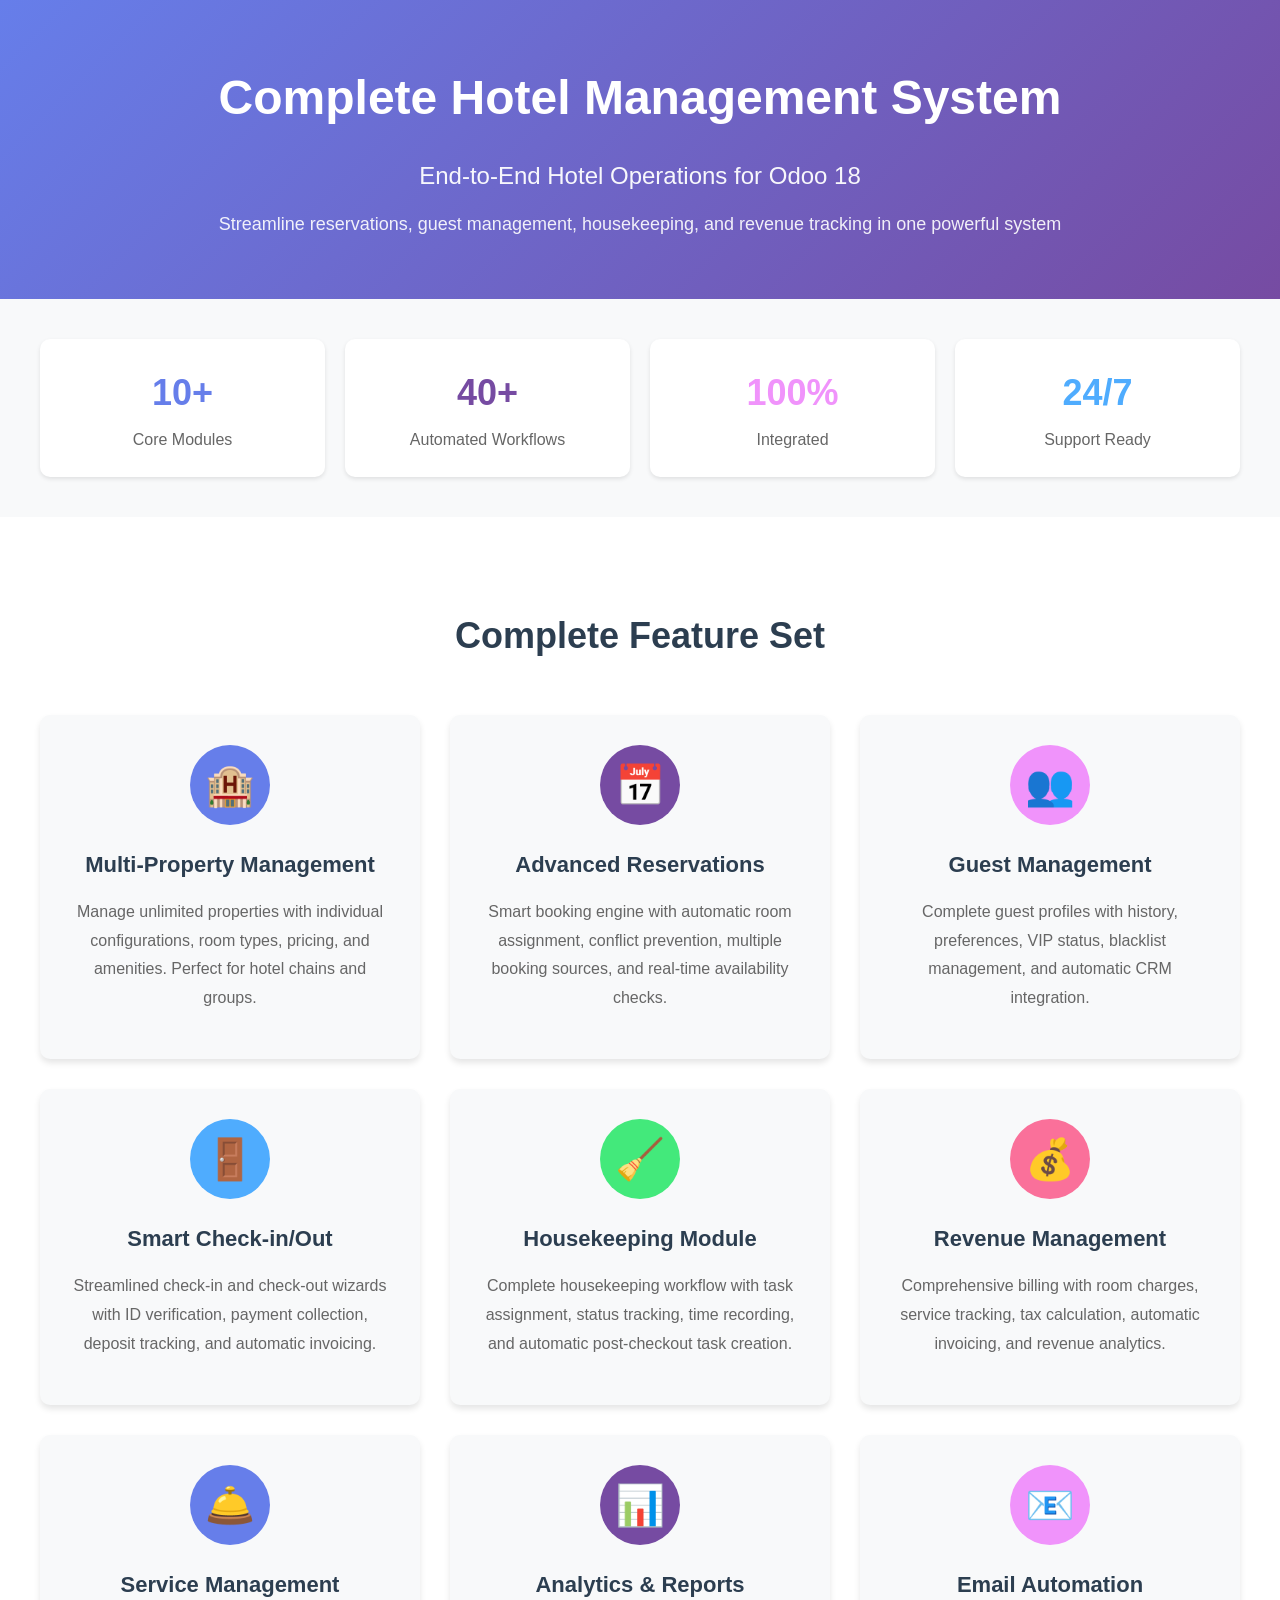
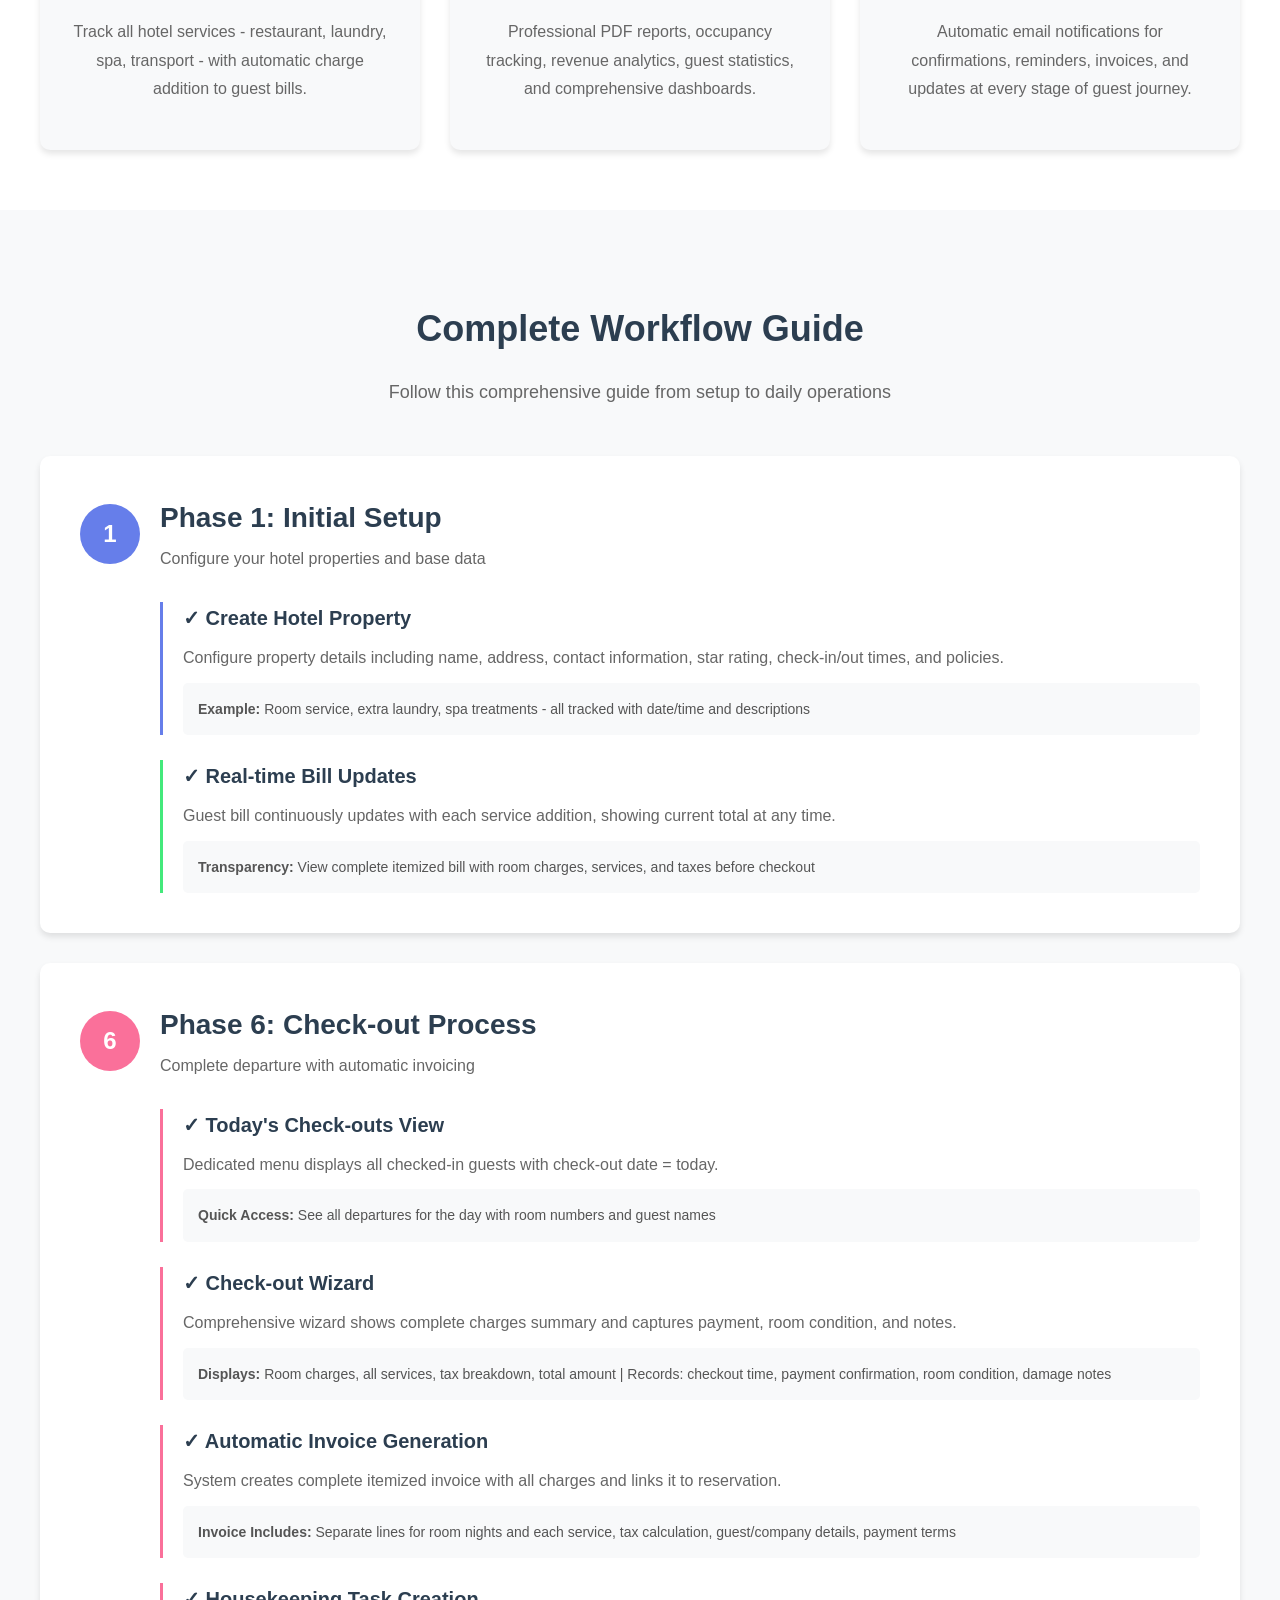
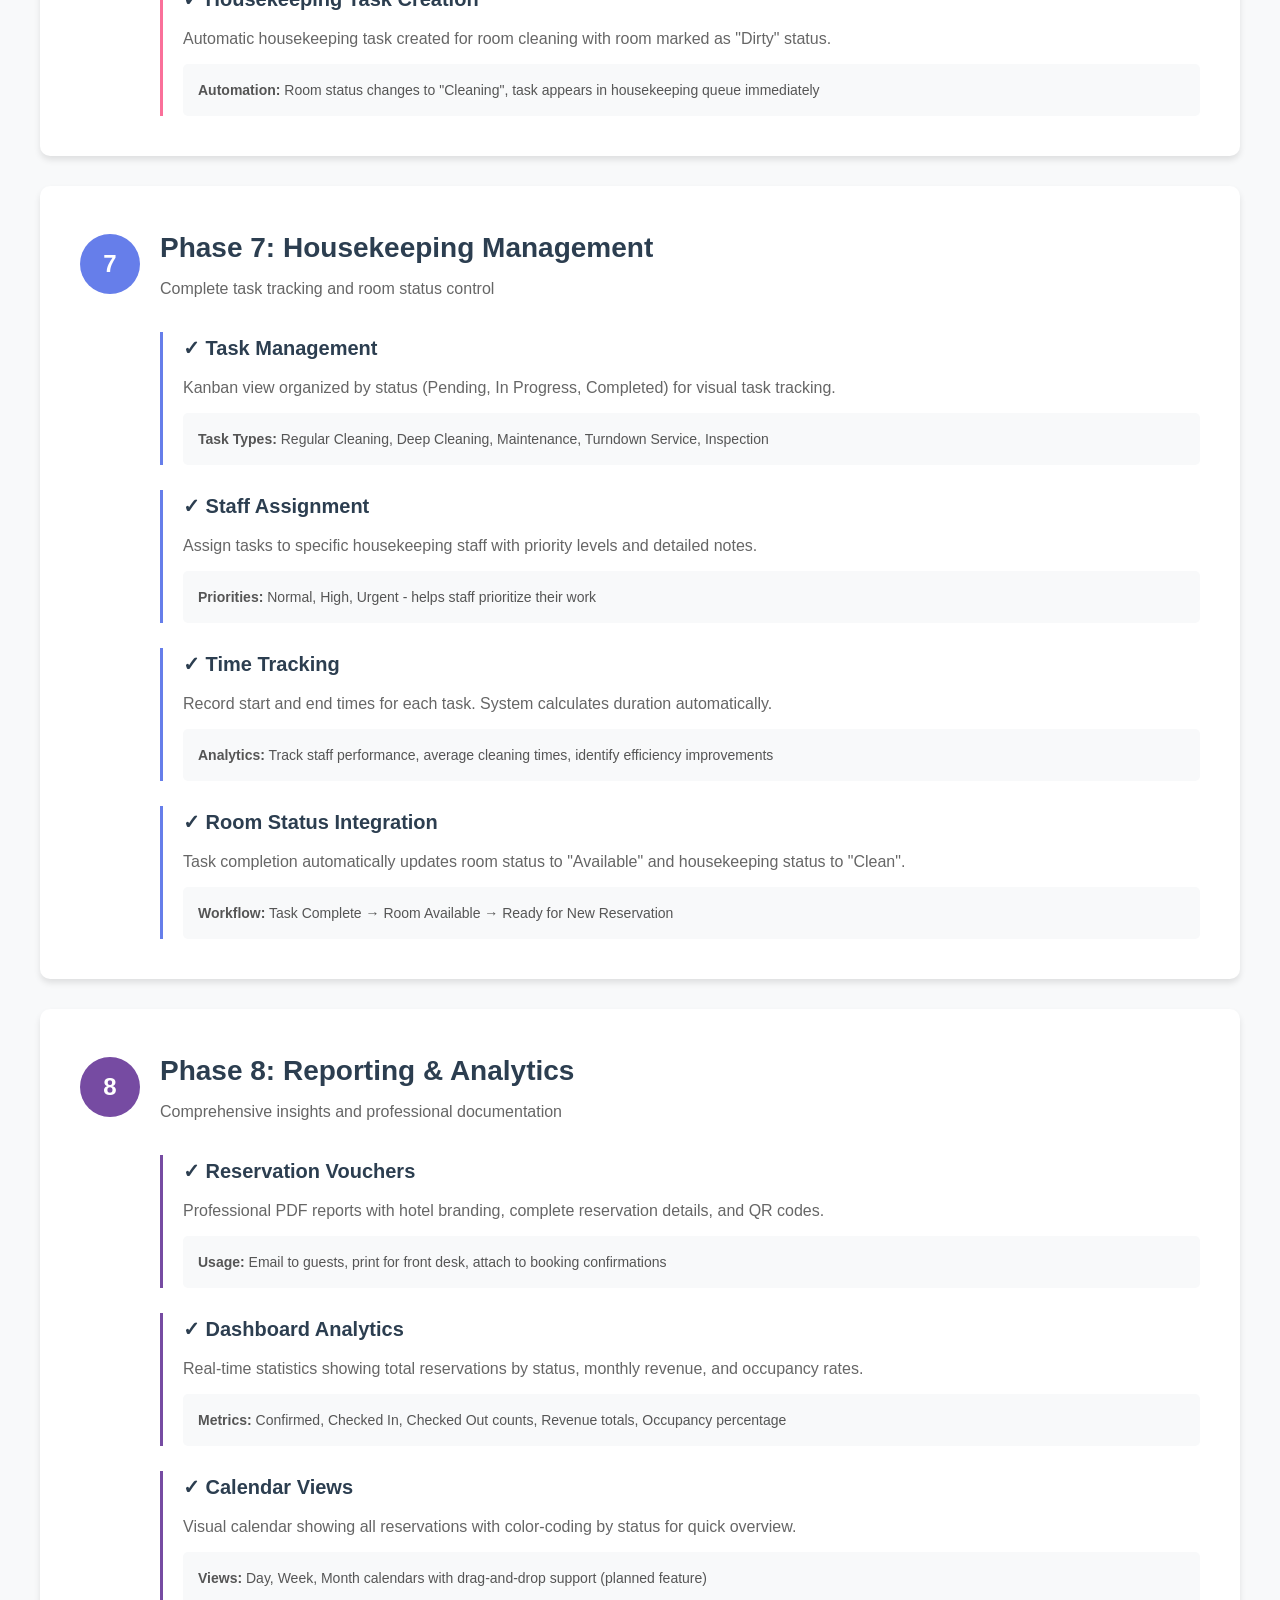
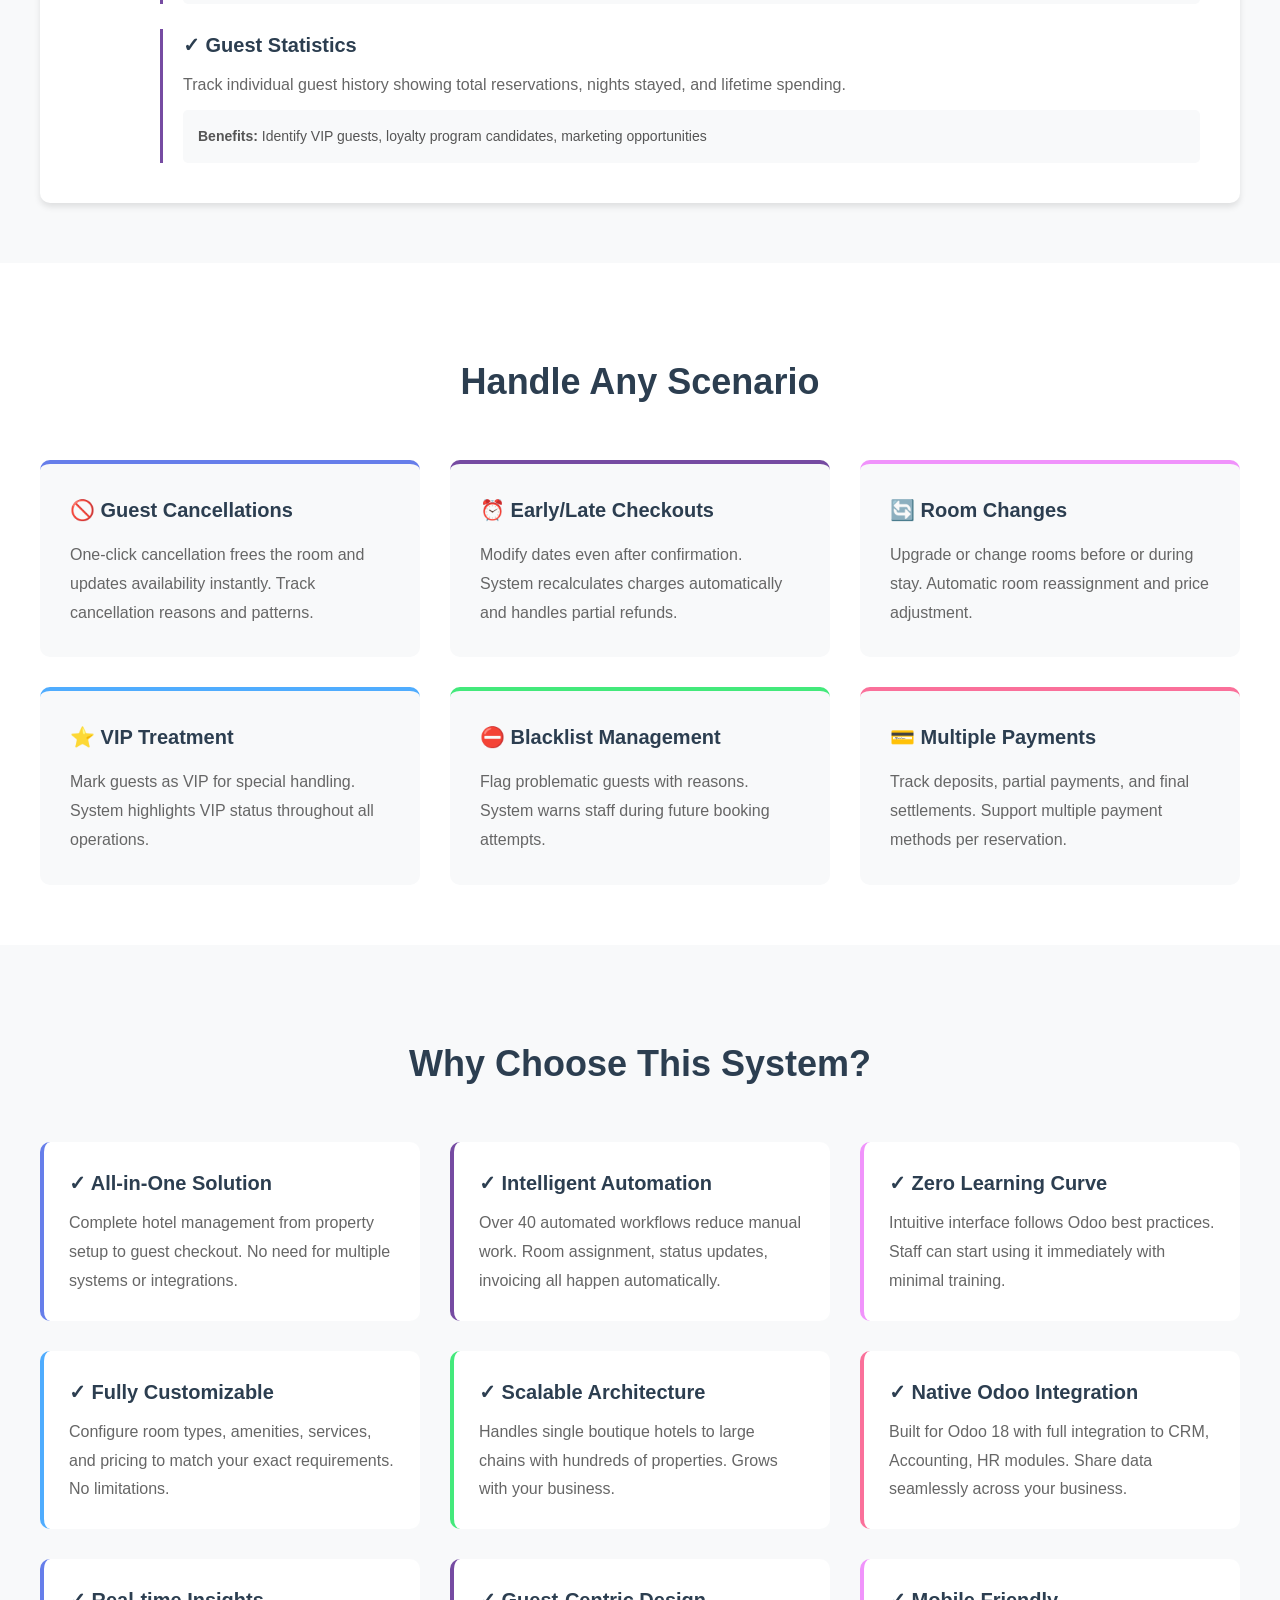
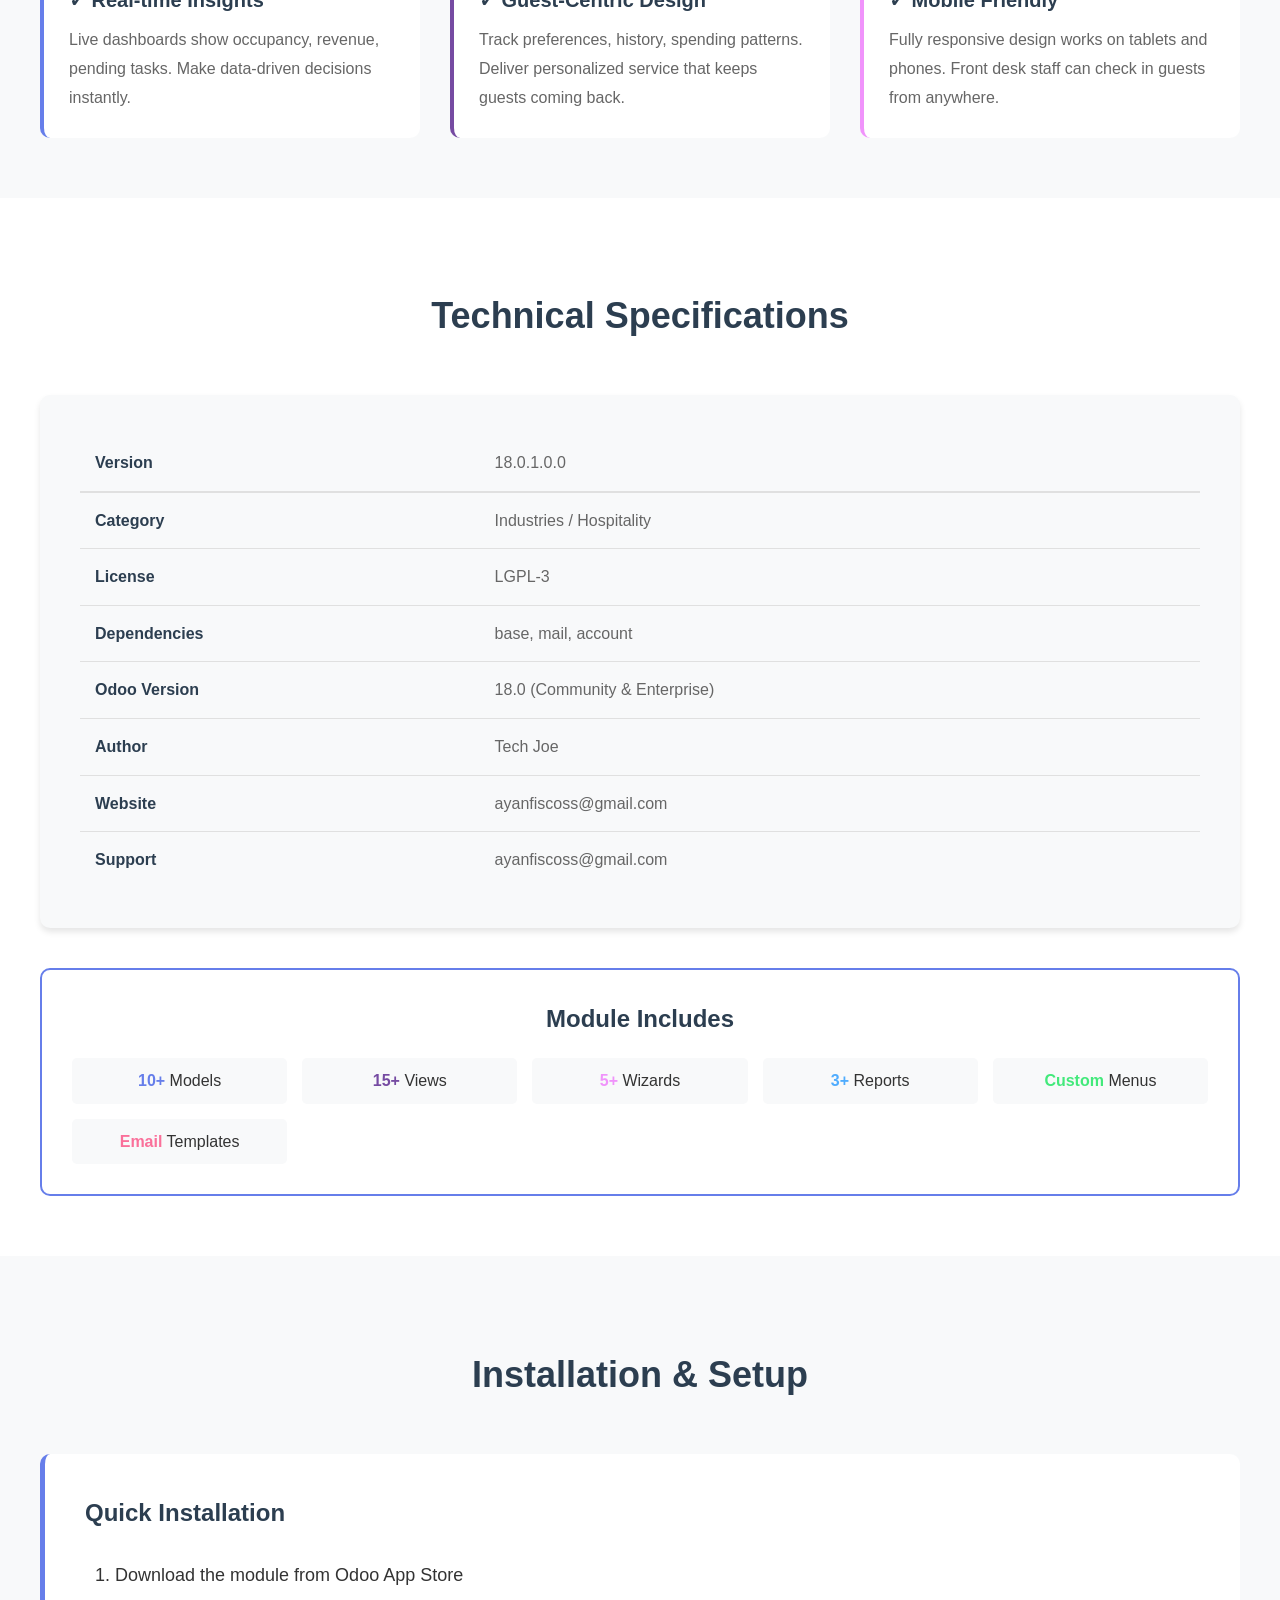
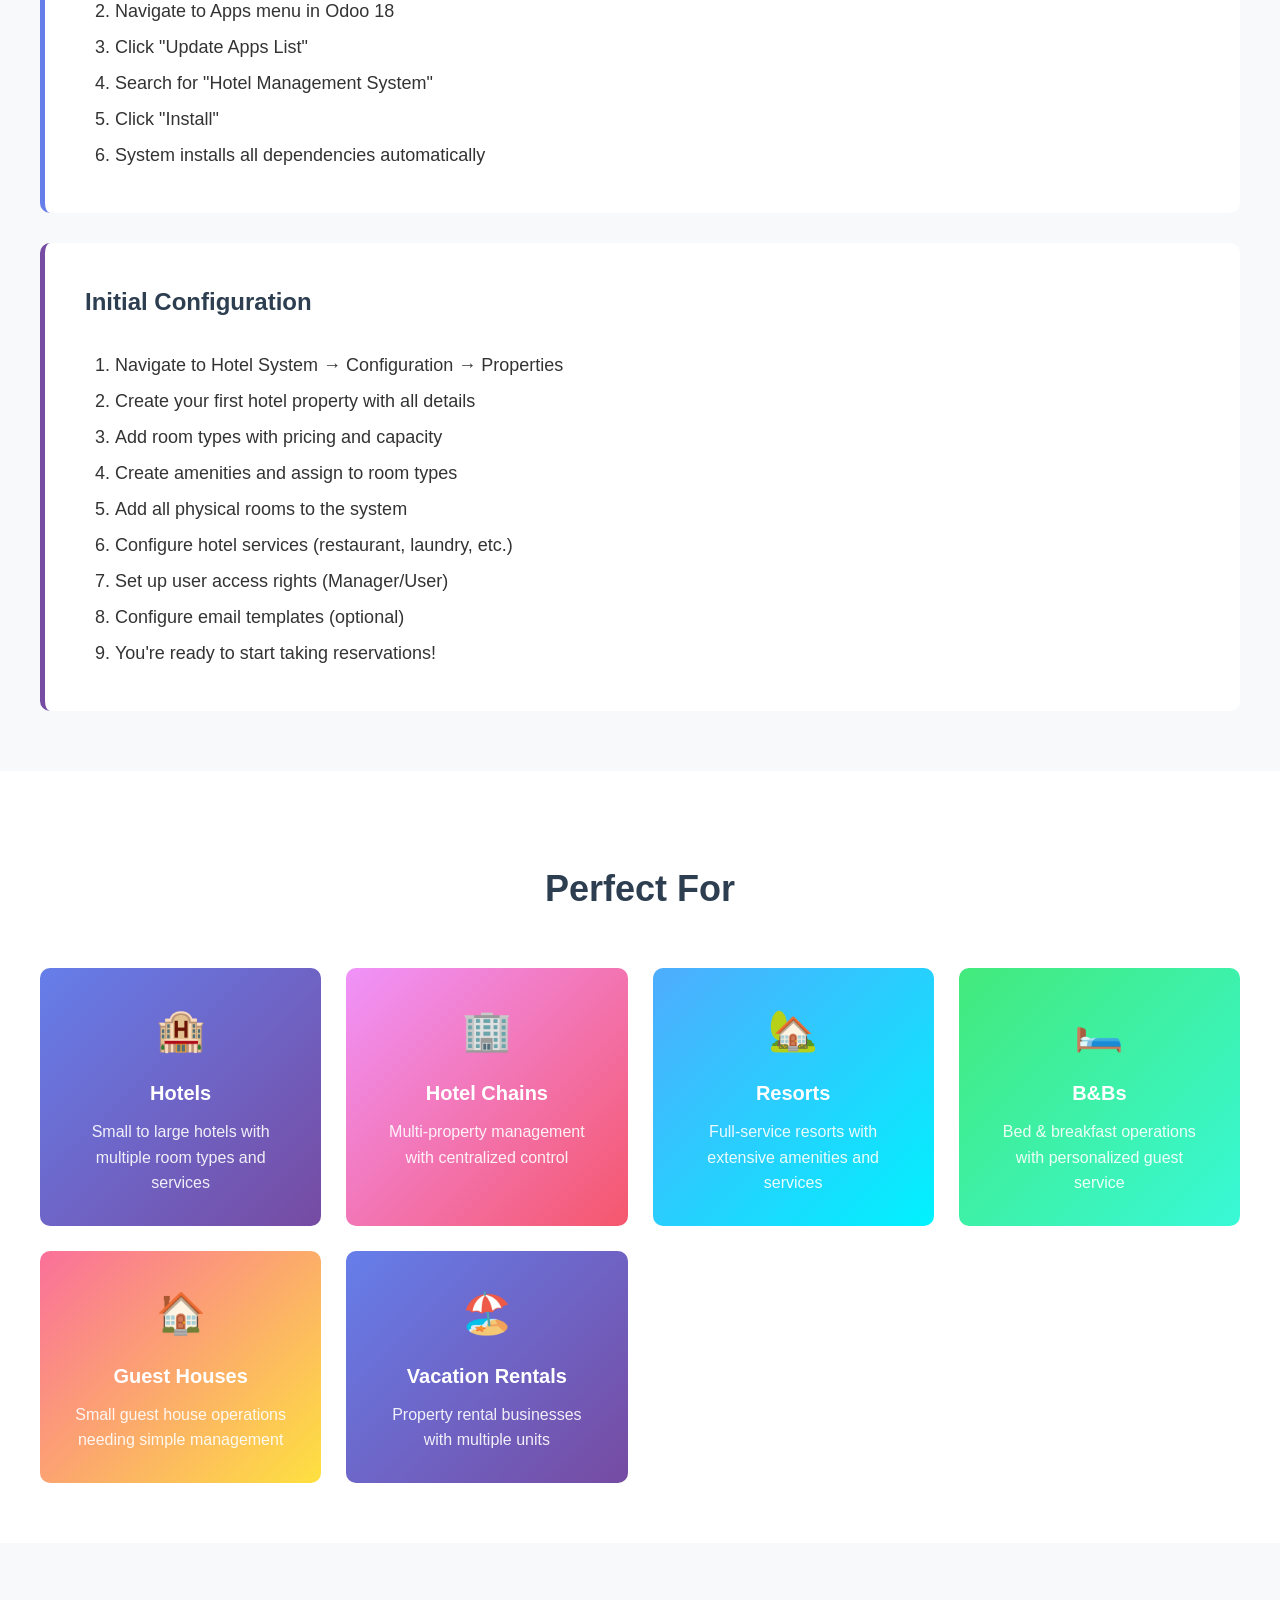
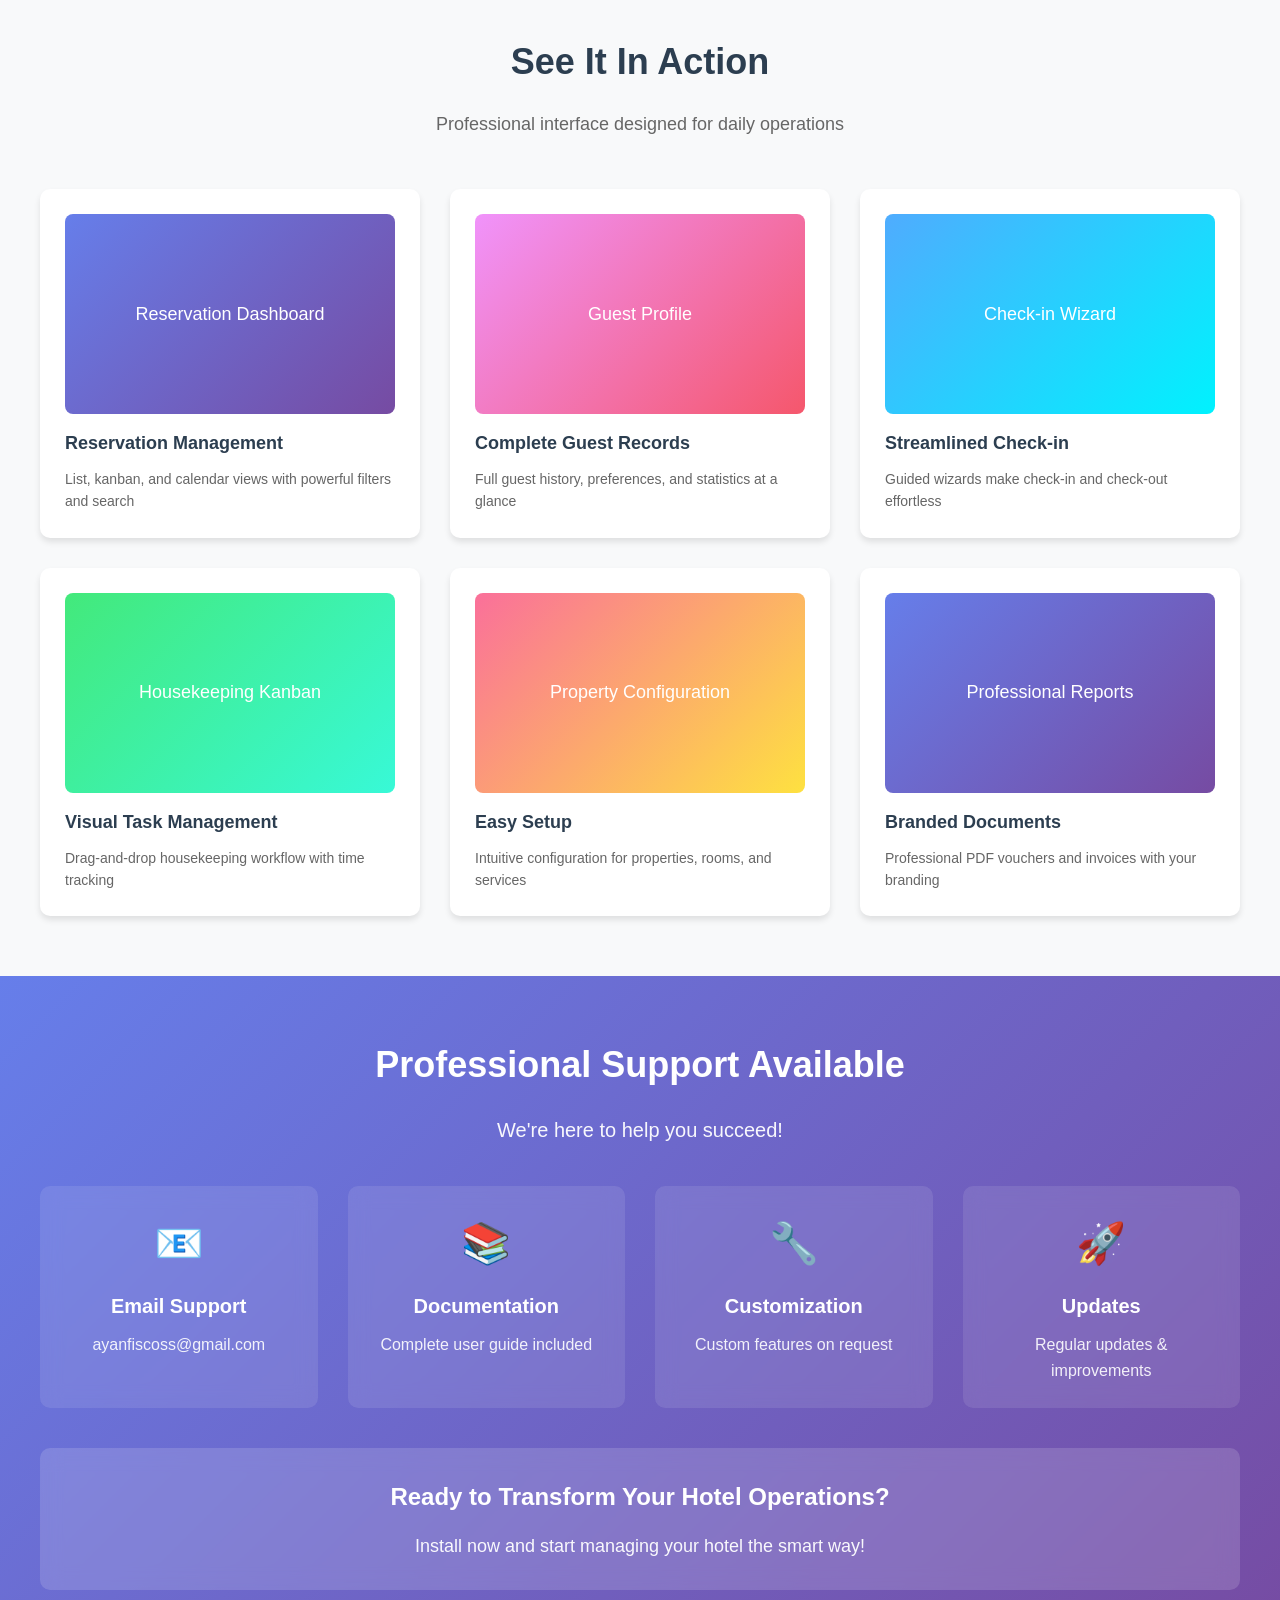
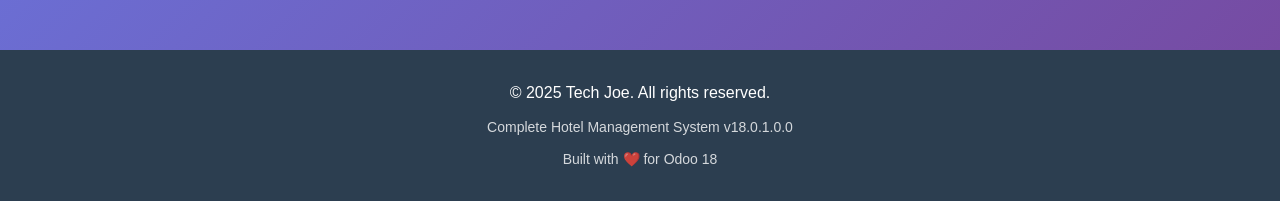
==== complete_hotel_management_system/static/description/index.html @ ba65fb37 "Done" ====
<!DOCTYPE html>
<html lang="en">
<head>
    <meta charset="UTF-8">
    <meta name="viewport" content="width=device-width, initial-scale=1.0">
    <title>Complete Hotel Management System for Odoo 18</title>
</head>
<body style="font-family: 'Segoe UI', Tahoma, Geneva, Verdana, sans-serif; line-height: 1.6; color: #333; margin: 0; padding: 0;">

<!-- Hero Section -->
<section
        style="padding: 60px 20px; text-align: center; background: linear-gradient(135deg, #667eea 0%, #764ba2 100%); color: white;">
    <h1 style="font-size: 48px; margin: 0 0 20px 0; font-weight: 700;">Complete Hotel Management System</h1>
    <p style="font-size: 24px; margin: 0 0 15px 0; opacity: 0.95;">End-to-End Hotel Operations for Odoo 18</p>
    <p style="font-size: 18px; margin: 0; opacity: 0.9;">Streamline reservations, guest management, housekeeping, and
        revenue tracking in one powerful system</p>
</section>

<!-- Quick Stats -->
<section style="padding: 40px 20px; background-color: #f8f9fa;">
    <div style="max-width: 1200px; margin: 0 auto; display: flex; flex-wrap: wrap; gap: 20px; justify-content: center; text-align: center;">
        <div style="flex: 1 1 200px; background: white; padding: 25px; border-radius: 10px; box-shadow: 0 2px 4px rgba(0,0,0,0.1);">
            <div style="font-size: 36px; font-weight: bold; color: #667eea;">10+</div>
            <div style="color: #666; margin-top: 5px;">Core Modules</div>
        </div>
        <div style="flex: 1 1 200px; background: white; padding: 25px; border-radius: 10px; box-shadow: 0 2px 4px rgba(0,0,0,0.1);">
            <div style="font-size: 36px; font-weight: bold; color: #764ba2;">40+</div>
            <div style="color: #666; margin-top: 5px;">Automated Workflows</div>
        </div>
        <div style="flex: 1 1 200px; background: white; padding: 25px; border-radius: 10px; box-shadow: 0 2px 4px rgba(0,0,0,0.1);">
            <div style="font-size: 36px; font-weight: bold; color: #f093fb;">100%</div>
            <div style="color: #666; margin-top: 5px;">Integrated</div>
        </div>
        <div style="flex: 1 1 200px; background: white; padding: 25px; border-radius: 10px; box-shadow: 0 2px 4px rgba(0,0,0,0.1);">
            <div style="font-size: 36px; font-weight: bold; color: #4facfe;">24/7</div>
            <div style="color: #666; margin-top: 5px;">Support Ready</div>
        </div>
    </div>
</section>

<!-- Key Features -->
<section style="padding: 60px 20px; background-color: white;">
    <div style="max-width: 1200px; margin: 0 auto;">
        <h2 style="text-align: center; font-size: 36px; margin-bottom: 50px; color: #2c3e50;">Complete Feature Set</h2>

        <div style="display: flex; flex-wrap: wrap; gap: 30px; justify-content: center;">
            <div style="flex: 1 1 300px; background: #f8f9fa; padding: 30px; border-radius: 10px; box-shadow: 0 4px 6px rgba(0,0,0,0.1); text-align: center;">
                <div style="width: 80px; height: 80px; background: #667eea; border-radius: 50%; margin: 0 auto 20px; display: flex; align-items: center; justify-content: center; font-size: 40px;">
                    🏨
                </div>
                <h3 style="font-size: 22px; margin-bottom: 15px; color: #2c3e50;">Multi-Property Management</h3>
                <p style="color: #666; font-size: 16px; line-height: 1.8;">Manage unlimited properties with individual
                    configurations, room types, pricing, and amenities. Perfect for hotel chains and groups.</p>
            </div>

            <div style="flex: 1 1 300px; background: #f8f9fa; padding: 30px; border-radius: 10px; box-shadow: 0 4px 6px rgba(0,0,0,0.1); text-align: center;">
                <div style="width: 80px; height: 80px; background: #764ba2; border-radius: 50%; margin: 0 auto 20px; display: flex; align-items: center; justify-content: center; font-size: 40px;">
                    📅
                </div>
                <h3 style="font-size: 22px; margin-bottom: 15px; color: #2c3e50;">Advanced Reservations</h3>
                <p style="color: #666; font-size: 16px; line-height: 1.8;">Smart booking engine with automatic room
                    assignment, conflict prevention, multiple booking sources, and real-time availability checks.</p>
            </div>

            <div style="flex: 1 1 300px; background: #f8f9fa; padding: 30px; border-radius: 10px; box-shadow: 0 4px 6px rgba(0,0,0,0.1); text-align: center;">
                <div style="width: 80px; height: 80px; background: #f093fb; border-radius: 50%; margin: 0 auto 20px; display: flex; align-items: center; justify-content: center; font-size: 40px;">
                    👥
                </div>
                <h3 style="font-size: 22px; margin-bottom: 15px; color: #2c3e50;">Guest Management</h3>
                <p style="color: #666; font-size: 16px; line-height: 1.8;">Complete guest profiles with history,
                    preferences, VIP status, blacklist management, and automatic CRM integration.</p>
            </div>

            <div style="flex: 1 1 300px; background: #f8f9fa; padding: 30px; border-radius: 10px; box-shadow: 0 4px 6px rgba(0,0,0,0.1); text-align: center;">
                <div style="width: 80px; height: 80px; background: #4facfe; border-radius: 50%; margin: 0 auto 20px; display: flex; align-items: center; justify-content: center; font-size: 40px;">
                    🚪
                </div>
                <h3 style="font-size: 22px; margin-bottom: 15px; color: #2c3e50;">Smart Check-in/Out</h3>
                <p style="color: #666; font-size: 16px; line-height: 1.8;">Streamlined check-in and check-out wizards
                    with ID verification, payment collection, deposit tracking, and automatic invoicing.</p>
            </div>

            <div style="flex: 1 1 300px; background: #f8f9fa; padding: 30px; border-radius: 10px; box-shadow: 0 4px 6px rgba(0,0,0,0.1); text-align: center;">
                <div style="width: 80px; height: 80px; background: #43e97b; border-radius: 50%; margin: 0 auto 20px; display: flex; align-items: center; justify-content: center; font-size: 40px;">
                    🧹
                </div>
                <h3 style="font-size: 22px; margin-bottom: 15px; color: #2c3e50;">Housekeeping Module</h3>
                <p style="color: #666; font-size: 16px; line-height: 1.8;">Complete housekeeping workflow with task
                    assignment, status tracking, time recording, and automatic post-checkout task creation.</p>
            </div>

            <div style="flex: 1 1 300px; background: #f8f9fa; padding: 30px; border-radius: 10px; box-shadow: 0 4px 6px rgba(0,0,0,0.1); text-align: center;">
                <div style="width: 80px; height: 80px; background: #fa709a; border-radius: 50%; margin: 0 auto 20px; display: flex; align-items: center; justify-content: center; font-size: 40px;">
                    💰
                </div>
                <h3 style="font-size: 22px; margin-bottom: 15px; color: #2c3e50;">Revenue Management</h3>
                <p style="color: #666; font-size: 16px; line-height: 1.8;">Comprehensive billing with room charges,
                    service tracking, tax calculation, automatic invoicing, and revenue analytics.</p>
            </div>

            <div style="flex: 1 1 300px; background: #f8f9fa; padding: 30px; border-radius: 10px; box-shadow: 0 4px 6px rgba(0,0,0,0.1); text-align: center;">
                <div style="width: 80px; height: 80px; background: #667eea; border-radius: 50%; margin: 0 auto 20px; display: flex; align-items: center; justify-content: center; font-size: 40px;">
                    🛎️
                </div>
                <h3 style="font-size: 22px; margin-bottom: 15px; color: #2c3e50;">Service Management</h3>
                <p style="color: #666; font-size: 16px; line-height: 1.8;">Track all hotel services - restaurant,
                    laundry, spa, transport - with automatic charge addition to guest bills.</p>
            </div>

            <div style="flex: 1 1 300px; background: #f8f9fa; padding: 30px; border-radius: 10px; box-shadow: 0 4px 6px rgba(0,0,0,0.1); text-align: center;">
                <div style="width: 80px; height: 80px; background: #764ba2; border-radius: 50%; margin: 0 auto 20px; display: flex; align-items: center; justify-content: center; font-size: 40px;">
                    📊
                </div>
                <h3 style="font-size: 22px; margin-bottom: 15px; color: #2c3e50;">Analytics & Reports</h3>
                <p style="color: #666; font-size: 16px; line-height: 1.8;">Professional PDF reports, occupancy tracking,
                    revenue analytics, guest statistics, and comprehensive dashboards.</p>
            </div>

            <div style="flex: 1 1 300px; background: #f8f9fa; padding: 30px; border-radius: 10px; box-shadow: 0 4px 6px rgba(0,0,0,0.1); text-align: center;">
                <div style="width: 80px; height: 80px; background: #f093fb; border-radius: 50%; margin: 0 auto 20px; display: flex; align-items: center; justify-content: center; font-size: 40px;">
                    📧
                </div>
                <h3 style="font-size: 22px; margin-bottom: 15px; color: #2c3e50;">Email Automation</h3>
                <p style="color: #666; font-size: 16px; line-height: 1.8;">Automatic email notifications for
                    confirmations, reminders, invoices, and updates at every stage of guest journey.</p>
            </div>
        </div>
    </div>
</section>

<!-- Complete Workflow -->
<section style="padding: 60px 20px; background-color: #f8f9fa;">
    <div style="max-width: 1200px; margin: 0 auto;">
        <h2 style="text-align: center; font-size: 36px; margin-bottom: 20px; color: #2c3e50;">Complete Workflow
            Guide</h2>
        <p style="text-align: center; font-size: 18px; margin-bottom: 50px; color: #666;">Follow this comprehensive
            guide from setup to daily operations</p>

        <!-- Phase 1: Initial Setup -->
        <div style="background: white; padding: 40px; border-radius: 10px; box-shadow: 0 4px 6px rgba(0,0,0,0.1); margin-bottom: 30px;">
            <div style="display: flex; align-items: center; gap: 20px; margin-bottom: 30px;">
                <div style="width: 60px; height: 60px; background: #667eea; color: white; border-radius: 50%; display: flex; align-items: center; justify-content: center; font-size: 24px; font-weight: bold; flex-shrink: 0;">
                    1
                </div>
                <div>
                    <h3 style="font-size: 28px; margin: 0 0 5px 0; color: #2c3e50;">Phase 1: Initial Setup</h3>
                    <p style="margin: 0; color: #666;">Configure your hotel properties and base data</p>
                </div>
            </div>

            <div style="margin-left: 80px;">
                <div style="border-left: 3px solid #667eea; padding-left: 20px; margin-bottom: 25px;">
                    <h4 style="font-size: 20px; color: #2c3e50; margin: 0 0 10px 0;">✓ Create Hotel Property</h4>
                    <p style="color: #666; margin: 0 0 10px 0; line-height: 1.8;">Configure property details including
                        name, address, contact information, star rating, check-in/out times, and policies.</p>
                    <div style="background: #f8f9fa; padding: 15px; border-radius: 5px; font-size: 14px; color: #555;">
                        <strong>Example:</strong> Room service, extra laundry, spa treatments - all tracked with
                        date/time and descriptions
                    </div>
                </div>

                <div style="border-left: 3px solid #43e97b; padding-left: 20px;">
                    <h4 style="font-size: 20px; color: #2c3e50; margin: 0 0 10px 0;">✓ Real-time Bill Updates</h4>
                    <p style="color: #666; margin: 0 0 10px 0; line-height: 1.8;">Guest bill continuously updates with
                        each service addition, showing current total at any time.</p>
                    <div style="background: #f8f9fa; padding: 15px; border-radius: 5px; font-size: 14px; color: #555;">
                        <strong>Transparency:</strong> View complete itemized bill with room charges, services, and
                        taxes before checkout
                    </div>
                </div>
            </div>
        </div>

        <!-- Phase 6: Check-out Process -->
        <div style="background: white; padding: 40px; border-radius: 10px; box-shadow: 0 4px 6px rgba(0,0,0,0.1); margin-bottom: 30px;">
            <div style="display: flex; align-items: center; gap: 20px; margin-bottom: 30px;">
                <div style="width: 60px; height: 60px; background: #fa709a; color: white; border-radius: 50%; display: flex; align-items: center; justify-content: center; font-size: 24px; font-weight: bold; flex-shrink: 0;">
                    6
                </div>
                <div>
                    <h3 style="font-size: 28px; margin: 0 0 5px 0; color: #2c3e50;">Phase 6: Check-out Process</h3>
                    <p style="margin: 0; color: #666;">Complete departure with automatic invoicing</p>
                </div>
            </div>

            <div style="margin-left: 80px;">
                <div style="border-left: 3px solid #fa709a; padding-left: 20px; margin-bottom: 25px;">
                    <h4 style="font-size: 20px; color: #2c3e50; margin: 0 0 10px 0;">✓ Today's Check-outs View</h4>
                    <p style="color: #666; margin: 0 0 10px 0; line-height: 1.8;">Dedicated menu displays all checked-in
                        guests with check-out date = today.</p>
                    <div style="background: #f8f9fa; padding: 15px; border-radius: 5px; font-size: 14px; color: #555;">
                        <strong>Quick Access:</strong> See all departures for the day with room numbers and guest names
                    </div>
                </div>

                <div style="border-left: 3px solid #fa709a; padding-left: 20px; margin-bottom: 25px;">
                    <h4 style="font-size: 20px; color: #2c3e50; margin: 0 0 10px 0;">✓ Check-out Wizard</h4>
                    <p style="color: #666; margin: 0 0 10px 0; line-height: 1.8;">Comprehensive wizard shows complete
                        charges summary and captures payment, room condition, and notes.</p>
                    <div style="background: #f8f9fa; padding: 15px; border-radius: 5px; font-size: 14px; color: #555;">
                        <strong>Displays:</strong> Room charges, all services, tax breakdown, total amount | Records:
                        checkout time, payment confirmation, room condition, damage notes
                    </div>
                </div>

                <div style="border-left: 3px solid #fa709a; padding-left: 20px; margin-bottom: 25px;">
                    <h4 style="font-size: 20px; color: #2c3e50; margin: 0 0 10px 0;">✓ Automatic Invoice Generation</h4>
                    <p style="color: #666; margin: 0 0 10px 0; line-height: 1.8;">System creates complete itemized
                        invoice with all charges and links it to reservation.</p>
                    <div style="background: #f8f9fa; padding: 15px; border-radius: 5px; font-size: 14px; color: #555;">
                        <strong>Invoice Includes:</strong> Separate lines for room nights and each service, tax
                        calculation, guest/company details, payment terms
                    </div>
                </div>

                <div style="border-left: 3px solid #fa709a; padding-left: 20px;">
                    <h4 style="font-size: 20px; color: #2c3e50; margin: 0 0 10px 0;">✓ Housekeeping Task Creation</h4>
                    <p style="color: #666; margin: 0 0 10px 0; line-height: 1.8;">Automatic housekeeping task created
                        for room cleaning with room marked as "Dirty" status.</p>
                    <div style="background: #f8f9fa; padding: 15px; border-radius: 5px; font-size: 14px; color: #555;">
                        <strong>Automation:</strong> Room status changes to "Cleaning", task appears in housekeeping
                        queue immediately
                    </div>
                </div>
            </div>
        </div>

        <!-- Phase 7: Housekeeping -->
        <div style="background: white; padding: 40px; border-radius: 10px; box-shadow: 0 4px 6px rgba(0,0,0,0.1); margin-bottom: 30px;">
            <div style="display: flex; align-items: center; gap: 20px; margin-bottom: 30px;">
                <div style="width: 60px; height: 60px; background: #667eea; color: white; border-radius: 50%; display: flex; align-items: center; justify-content: center; font-size: 24px; font-weight: bold; flex-shrink: 0;">
                    7
                </div>
                <div>
                    <h3 style="font-size: 28px; margin: 0 0 5px 0; color: #2c3e50;">Phase 7: Housekeeping
                        Management</h3>
                    <p style="margin: 0; color: #666;">Complete task tracking and room status control</p>
                </div>
            </div>

            <div style="margin-left: 80px;">
                <div style="border-left: 3px solid #667eea; padding-left: 20px; margin-bottom: 25px;">
                    <h4 style="font-size: 20px; color: #2c3e50; margin: 0 0 10px 0;">✓ Task Management</h4>
                    <p style="color: #666; margin: 0 0 10px 0; line-height: 1.8;">Kanban view organized by status
                        (Pending, In Progress, Completed) for visual task tracking.</p>
                    <div style="background: #f8f9fa; padding: 15px; border-radius: 5px; font-size: 14px; color: #555;">
                        <strong>Task Types:</strong> Regular Cleaning, Deep Cleaning, Maintenance, Turndown Service,
                        Inspection
                    </div>
                </div>

                <div style="border-left: 3px solid #667eea; padding-left: 20px; margin-bottom: 25px;">
                    <h4 style="font-size: 20px; color: #2c3e50; margin: 0 0 10px 0;">✓ Staff Assignment</h4>
                    <p style="color: #666; margin: 0 0 10px 0; line-height: 1.8;">Assign tasks to specific housekeeping
                        staff with priority levels and detailed notes.</p>
                    <div style="background: #f8f9fa; padding: 15px; border-radius: 5px; font-size: 14px; color: #555;">
                        <strong>Priorities:</strong> Normal, High, Urgent - helps staff prioritize their work
                    </div>
                </div>

                <div style="border-left: 3px solid #667eea; padding-left: 20px; margin-bottom: 25px;">
                    <h4 style="font-size: 20px; color: #2c3e50; margin: 0 0 10px 0;">✓ Time Tracking</h4>
                    <p style="color: #666; margin: 0 0 10px 0; line-height: 1.8;">Record start and end times for each
                        task. System calculates duration automatically.</p>
                    <div style="background: #f8f9fa; padding: 15px; border-radius: 5px; font-size: 14px; color: #555;">
                        <strong>Analytics:</strong> Track staff performance, average cleaning times, identify efficiency
                        improvements
                    </div>
                </div>

                <div style="border-left: 3px solid #667eea; padding-left: 20px;">
                    <h4 style="font-size: 20px; color: #2c3e50; margin: 0 0 10px 0;">✓ Room Status Integration</h4>
                    <p style="color: #666; margin: 0 0 10px 0; line-height: 1.8;">Task completion automatically updates
                        room status to "Available" and housekeeping status to "Clean".</p>
                    <div style="background: #f8f9fa; padding: 15px; border-radius: 5px; font-size: 14px; color: #555;">
                        <strong>Workflow:</strong> Task Complete → Room Available → Ready for New Reservation
                    </div>
                </div>
            </div>
        </div>

        <!-- Phase 8: Reporting & Analytics -->
        <div style="background: white; padding: 40px; border-radius: 10px; box-shadow: 0 4px 6px rgba(0,0,0,0.1);">
            <div style="display: flex; align-items: center; gap: 20px; margin-bottom: 30px;">
                <div style="width: 60px; height: 60px; background: #764ba2; color: white; border-radius: 50%; display: flex; align-items: center; justify-content: center; font-size: 24px; font-weight: bold; flex-shrink: 0;">
                    8
                </div>
                <div>
                    <h3 style="font-size: 28px; margin: 0 0 5px 0; color: #2c3e50;">Phase 8: Reporting & Analytics</h3>
                    <p style="margin: 0; color: #666;">Comprehensive insights and professional documentation</p>
                </div>
            </div>

            <div style="margin-left: 80px;">
                <div style="border-left: 3px solid #764ba2; padding-left: 20px; margin-bottom: 25px;">
                    <h4 style="font-size: 20px; color: #2c3e50; margin: 0 0 10px 0;">✓ Reservation Vouchers</h4>
                    <p style="color: #666; margin: 0 0 10px 0; line-height: 1.8;">Professional PDF reports with hotel
                        branding, complete reservation details, and QR codes.</p>
                    <div style="background: #f8f9fa; padding: 15px; border-radius: 5px; font-size: 14px; color: #555;">
                        <strong>Usage:</strong> Email to guests, print for front desk, attach to booking confirmations
                    </div>
                </div>

                <div style="border-left: 3px solid #764ba2; padding-left: 20px; margin-bottom: 25px;">
                    <h4 style="font-size: 20px; color: #2c3e50; margin: 0 0 10px 0;">✓ Dashboard Analytics</h4>
                    <p style="color: #666; margin: 0 0 10px 0; line-height: 1.8;">Real-time statistics showing total
                        reservations by status, monthly revenue, and occupancy rates.</p>
                    <div style="background: #f8f9fa; padding: 15px; border-radius: 5px; font-size: 14px; color: #555;">
                        <strong>Metrics:</strong> Confirmed, Checked In, Checked Out counts, Revenue totals, Occupancy
                        percentage
                    </div>
                </div>

                <div style="border-left: 3px solid #764ba2; padding-left: 20px; margin-bottom: 25px;">
                    <h4 style="font-size: 20px; color: #2c3e50; margin: 0 0 10px 0;">✓ Calendar Views</h4>
                    <p style="color: #666; margin: 0 0 10px 0; line-height: 1.8;">Visual calendar showing all
                        reservations with color-coding by status for quick overview.</p>
                    <div style="background: #f8f9fa; padding: 15px; border-radius: 5px; font-size: 14px; color: #555;">
                        <strong>Views:</strong> Day, Week, Month calendars with drag-and-drop support (planned feature)
                    </div>
                </div>

                <div style="border-left: 3px solid #764ba2; padding-left: 20px;">
                    <h4 style="font-size: 20px; color: #2c3e50; margin: 0 0 10px 0;">✓ Guest Statistics</h4>
                    <p style="color: #666; margin: 0 0 10px 0; line-height: 1.8;">Track individual guest history showing
                        total reservations, nights stayed, and lifetime spending.</p>
                    <div style="background: #f8f9fa; padding: 15px; border-radius: 5px; font-size: 14px; color: #555;">
                        <strong>Benefits:</strong> Identify VIP guests, loyalty program candidates, marketing
                        opportunities
                    </div>
                </div>
            </div>
        </div>
    </div>
</section>

<!-- Special Scenarios -->
<section style="padding: 60px 20px; background-color: white;">
    <div style="max-width: 1200px; margin: 0 auto;">
        <h2 style="text-align: center; font-size: 36px; margin-bottom: 50px; color: #2c3e50;">Handle Any Scenario</h2>

        <div style="display: grid; grid-template-columns: repeat(auto-fit, minmax(280px, 1fr)); gap: 30px;">
            <div style="background: #f8f9fa; padding: 30px; border-radius: 10px; border-top: 4px solid #667eea;">
                <h4 style="font-size: 20px; margin: 0 0 15px 0; color: #2c3e50;">🚫 Guest Cancellations</h4>
                <p style="color: #666; font-size: 16px; margin: 0; line-height: 1.8;">One-click cancellation frees the
                    room and updates availability instantly. Track cancellation reasons and patterns.</p>
            </div>

            <div style="background: #f8f9fa; padding: 30px; border-radius: 10px; border-top: 4px solid #764ba2;">
                <h4 style="font-size: 20px; margin: 0 0 15px 0; color: #2c3e50;">⏰ Early/Late Checkouts</h4>
                <p style="color: #666; font-size: 16px; margin: 0; line-height: 1.8;">Modify dates even after
                    confirmation. System recalculates charges automatically and handles partial refunds.</p>
            </div>

            <div style="background: #f8f9fa; padding: 30px; border-radius: 10px; border-top: 4px solid #f093fb;">
                <h4 style="font-size: 20px; margin: 0 0 15px 0; color: #2c3e50;">🔄 Room Changes</h4>
                <p style="color: #666; font-size: 16px; margin: 0; line-height: 1.8;">Upgrade or change rooms before or
                    during stay. Automatic room reassignment and price adjustment.</p>
            </div>

            <div style="background: #f8f9fa; padding: 30px; border-radius: 10px; border-top: 4px solid #4facfe;">
                <h4 style="font-size: 20px; margin: 0 0 15px 0; color: #2c3e50;">⭐ VIP Treatment</h4>
                <p style="color: #666; font-size: 16px; margin: 0; line-height: 1.8;">Mark guests as VIP for special
                    handling. System highlights VIP status throughout all operations.</p>
            </div>

            <div style="background: #f8f9fa; padding: 30px; border-radius: 10px; border-top: 4px solid #43e97b;">
                <h4 style="font-size: 20px; margin: 0 0 15px 0; color: #2c3e50;">⛔ Blacklist Management</h4>
                <p style="color: #666; font-size: 16px; margin: 0; line-height: 1.8;">Flag problematic guests with
                    reasons. System warns staff during future booking attempts.</p>
            </div>

            <div style="background: #f8f9fa; padding: 30px; border-radius: 10px; border-top: 4px solid #fa709a;">
                <h4 style="font-size: 20px; margin: 0 0 15px 0; color: #2c3e50;">💳 Multiple Payments</h4>
                <p style="color: #666; font-size: 16px; margin: 0; line-height: 1.8;">Track deposits, partial payments,
                    and final settlements. Support multiple payment methods per reservation.</p>
            </div>
        </div>
    </div>
</section>

<!-- Benefits -->
<section style="padding: 60px 20px; background-color: #f8f9fa;">
    <div style="max-width: 1200px; margin: 0 auto;">
        <h2 style="text-align: center; font-size: 36px; margin-bottom: 50px; color: #2c3e50;">Why Choose This
            System?</h2>

        <div style="display: grid; grid-template-columns: repeat(auto-fit, minmax(300px, 1fr)); gap: 30px;">
            <div style="padding: 25px; background: white; border-radius: 10px; border-left: 4px solid #667eea;">
                <h4 style="font-size: 20px; margin: 0 0 10px 0; color: #2c3e50;">✓ All-in-One Solution</h4>
                <p style="color: #666; font-size: 16px; margin: 0; line-height: 1.8;">Complete hotel management from
                    property setup to guest checkout. No need for multiple systems or integrations.</p>
            </div>

            <div style="padding: 25px; background: white; border-radius: 10px; border-left: 4px solid #764ba2;">
                <h4 style="font-size: 20px; margin: 0 0 10px 0; color: #2c3e50;">✓ Intelligent Automation</h4>
                <p style="color: #666; font-size: 16px; margin: 0; line-height: 1.8;">Over 40 automated workflows reduce
                    manual work. Room assignment, status updates, invoicing all happen automatically.</p>
            </div>

            <div style="padding: 25px; background: white; border-radius: 10px; border-left: 4px solid #f093fb;">
                <h4 style="font-size: 20px; margin: 0 0 10px 0; color: #2c3e50;">✓ Zero Learning Curve</h4>
                <p style="color: #666; font-size: 16px; margin: 0; line-height: 1.8;">Intuitive interface follows Odoo
                    best practices. Staff can start using it immediately with minimal training.</p>
            </div>

            <div style="padding: 25px; background: white; border-radius: 10px; border-left: 4px solid #4facfe;">
                <h4 style="font-size: 20px; margin: 0 0 10px 0; color: #2c3e50;">✓ Fully Customizable</h4>
                <p style="color: #666; font-size: 16px; margin: 0; line-height: 1.8;">Configure room types, amenities,
                    services, and pricing to match your exact requirements. No limitations.</p>
            </div>

            <div style="padding: 25px; background: white; border-radius: 10px; border-left: 4px solid #43e97b;">
                <h4 style="font-size: 20px; margin: 0 0 10px 0; color: #2c3e50;">✓ Scalable Architecture</h4>
                <p style="color: #666; font-size: 16px; margin: 0; line-height: 1.8;">Handles single boutique hotels to
                    large chains with hundreds of properties. Grows with your business.</p>
            </div>

            <div style="padding: 25px; background: white; border-radius: 10px; border-left: 4px solid #fa709a;">
                <h4 style="font-size: 20px; margin: 0 0 10px 0; color: #2c3e50;">✓ Native Odoo Integration</h4>
                <p style="color: #666; font-size: 16px; margin: 0; line-height: 1.8;">Built for Odoo 18 with full
                    integration to CRM, Accounting, HR modules. Share data seamlessly across your business.</p>
            </div>

            <div style="padding: 25px; background: white; border-radius: 10px; border-left: 4px solid #667eea;">
                <h4 style="font-size: 20px; margin: 0 0 10px 0; color: #2c3e50;">✓ Real-time Insights</h4>
                <p style="color: #666; font-size: 16px; margin: 0; line-height: 1.8;">Live dashboards show occupancy,
                    revenue, pending tasks. Make data-driven decisions instantly.</p>
            </div>

            <div style="padding: 25px; background: white; border-radius: 10px; border-left: 4px solid #764ba2;">
                <h4 style="font-size: 20px; margin: 0 0 10px 0; color: #2c3e50;">✓ Guest-Centric Design</h4>
                <p style="color: #666; font-size: 16px; margin: 0; line-height: 1.8;">Track preferences, history,
                    spending patterns. Deliver personalized service that keeps guests coming back.</p>
            </div>

            <div style="padding: 25px; background: white; border-radius: 10px; border-left: 4px solid #f093fb;">
                <h4 style="font-size: 20px; margin: 0 0 10px 0; color: #2c3e50;">✓ Mobile Friendly</h4>
                <p style="color: #666; font-size: 16px; margin: 0; line-height: 1.8;">Fully responsive design works on
                    tablets and phones. Front desk staff can check in guests from anywhere.</p>
            </div>
        </div>
    </div>
</section>

<!-- Technical Specifications -->
<section style="padding: 60px 20px; background-color: white;">
    <div style="max-width: 1200px; margin: 0 auto;">
        <h2 style="text-align: center; font-size: 36px; margin-bottom: 50px; color: #2c3e50;">Technical
            Specifications</h2>

        <div style="background: #f8f9fa; padding: 40px; border-radius: 10px; box-shadow: 0 4px 6px rgba(0,0,0,0.1);">
            <table style="width: 100%; border-collapse: collapse;">
                <tr style="border-bottom: 2px solid #e0e0e0;">
                    <td style="padding: 15px; font-weight: bold; color: #2c3e50; font-size: 16px;">Version</td>
                    <td style="padding: 15px; color: #666; font-size: 16px;">18.0.1.0.0</td>
                </tr>
                <tr style="border-bottom: 1px solid #e0e0e0;">
                    <td style="padding: 15px; font-weight: bold; color: #2c3e50; font-size: 16px;">Category</td>
                    <td style="padding: 15px; color: #666; font-size: 16px;">Industries / Hospitality</td>
                </tr>
                <tr style="border-bottom: 1px solid #e0e0e0;">
                    <td style="padding: 15px; font-weight: bold; color: #2c3e50; font-size: 16px;">License</td>
                    <td style="padding: 15px; color: #666; font-size: 16px;">LGPL-3</td>
                </tr>
                <tr style="border-bottom: 1px solid #e0e0e0;">
                    <td style="padding: 15px; font-weight: bold; color: #2c3e50; font-size: 16px;">Dependencies</td>
                    <td style="padding: 15px; color: #666; font-size: 16px;">base, mail, account</td>
                </tr>
                <tr style="border-bottom: 1px solid #e0e0e0;">
                    <td style="padding: 15px; font-weight: bold; color: #2c3e50; font-size: 16px;">Odoo Version</td>
                    <td style="padding: 15px; color: #666; font-size: 16px;">18.0 (Community & Enterprise)</td>
                </tr>
                <tr style="border-bottom: 1px solid #e0e0e0;">
                    <td style="padding: 15px; font-weight: bold; color: #2c3e50; font-size: 16px;">Author</td>
                    <td style="padding: 15px; color: #666; font-size: 16px;">Tech Joe</td>
                </tr>
                <tr style="border-bottom: 1px solid #e0e0e0;">
                    <td style="padding: 15px; font-weight: bold; color: #2c3e50; font-size: 16px;">Website</td>
                    <td style="padding: 15px; color: #666; font-size: 16px;">ayanfiscoss@gmail.com</td>
                </tr>
                <tr>
                    <td style="padding: 15px; font-weight: bold; color: #2c3e50; font-size: 16px;">Support</td>
                    <td style="padding: 15px; color: #666; font-size: 16px;">ayanfiscoss@gmail.com</td>
                </tr>
            </table>
        </div>

        <div style="margin-top: 40px; background: white; padding: 30px; border-radius: 10px; border: 2px solid #667eea;">
            <h3 style="font-size: 24px; margin: 0 0 20px 0; color: #2c3e50; text-align: center;">Module Includes</h3>
            <div style="display: grid; grid-template-columns: repeat(auto-fit, minmax(200px, 1fr)); gap: 15px;">
                <div style="padding: 10px; background: #f8f9fa; border-radius: 5px; text-align: center;">
                    <strong style="color: #667eea;">10+</strong> Models
                </div>
                <div style="padding: 10px; background: #f8f9fa; border-radius: 5px; text-align: center;">
                    <strong style="color: #764ba2;">15+</strong> Views
                </div>
                <div style="padding: 10px; background: #f8f9fa; border-radius: 5px; text-align: center;">
                    <strong style="color: #f093fb;">5+</strong> Wizards
                </div>
                <div style="padding: 10px; background: #f8f9fa; border-radius: 5px; text-align: center;">
                    <strong style="color: #4facfe;">3+</strong> Reports
                </div>
                <div style="padding: 10px; background: #f8f9fa; border-radius: 5px; text-align: center;">
                    <strong style="color: #43e97b;">Custom</strong> Menus
                </div>
                <div style="padding: 10px; background: #f8f9fa; border-radius: 5px; text-align: center;">
                    <strong style="color: #fa709a;">Email</strong> Templates
                </div>
            </div>
        </div>
    </div>
</section>

<!-- Installation -->
<section style="padding: 60px 20px; background-color: #f8f9fa;">
    <div style="max-width: 1200px; margin: 0 auto;">
        <h2 style="text-align: center; font-size: 36px; margin-bottom: 50px; color: #2c3e50;">Installation & Setup</h2>

        <div style="background: white; padding: 40px; border-radius: 10px; border-left: 5px solid #667eea; margin-bottom: 30px;">
            <h3 style="font-size: 24px; margin: 0 0 25px 0; color: #2c3e50;">Quick Installation</h3>
            <ol style="font-size: 18px; line-height: 2; color: #333; margin: 0; padding-left: 30px;">
                <li>Download the module from Odoo App Store</li>
                <li>Navigate to Apps menu in Odoo 18</li>
                <li>Click "Update Apps List"</li>
                <li>Search for "Hotel Management System"</li>
                <li>Click "Install"</li>
                <li>System installs all dependencies automatically</li>
            </ol>
        </div>

        <div style="background: white; padding: 40px; border-radius: 10px; border-left: 5px solid #764ba2;">
            <h3 style="font-size: 24px; margin: 0 0 25px 0; color: #2c3e50;">Initial Configuration</h3>
            <ol style="font-size: 18px; line-height: 2; color: #333; margin: 0; padding-left: 30px;">
                <li>Navigate to Hotel System → Configuration → Properties</li>
                <li>Create your first hotel property with all details</li>
                <li>Add room types with pricing and capacity</li>
                <li>Create amenities and assign to room types</li>
                <li>Add all physical rooms to the system</li>
                <li>Configure hotel services (restaurant, laundry, etc.)</li>
                <li>Set up user access rights (Manager/User)</li>
                <li>Configure email templates (optional)</li>
                <li>You're ready to start taking reservations!</li>
            </ol>
        </div>
    </div>
</section>

<!-- Perfect For -->
<section style="padding: 60px 20px; background-color: white;">
    <div style="max-width: 1200px; margin: 0 auto;">
        <h2 style="text-align: center; font-size: 36px; margin-bottom: 50px; color: #2c3e50;">Perfect For</h2>

        <div style="display: grid; grid-template-columns: repeat(auto-fit, minmax(250px, 1fr)); gap: 25px;">
            <div style="background: linear-gradient(135deg, #667eea 0%, #764ba2 100%); color: white; padding: 30px; border-radius: 10px; text-align: center;">
                <div style="font-size: 40px; margin-bottom: 15px;">🏨</div>
                <h4 style="font-size: 20px; margin: 0 0 10px 0;">Hotels</h4>
                <p style="margin: 0; opacity: 0.9; line-height: 1.6;">Small to large hotels with multiple room types and
                    services</p>
            </div>

            <div style="background: linear-gradient(135deg, #f093fb 0%, #f5576c 100%); color: white; padding: 30px; border-radius: 10px; text-align: center;">
                <div style="font-size: 40px; margin-bottom: 15px;">🏢</div>
                <h4 style="font-size: 20px; margin: 0 0 10px 0;">Hotel Chains</h4>
                <p style="margin: 0; opacity: 0.9; line-height: 1.6;">Multi-property management with centralized
                    control</p>
            </div>

            <div style="background: linear-gradient(135deg, #4facfe 0%, #00f2fe 100%); color: white; padding: 30px; border-radius: 10px; text-align: center;">
                <div style="font-size: 40px; margin-bottom: 15px;">🏡</div>
                <h4 style="font-size: 20px; margin: 0 0 10px 0;">Resorts</h4>
                <p style="margin: 0; opacity: 0.9; line-height: 1.6;">Full-service resorts with extensive amenities and
                    services</p>
            </div>

            <div style="background: linear-gradient(135deg, #43e97b 0%, #38f9d7 100%); color: white; padding: 30px; border-radius: 10px; text-align: center;">
                <div style="font-size: 40px; margin-bottom: 15px;">🛏️</div>
                <h4 style="font-size: 20px; margin: 0 0 10px 0;">B&Bs</h4>
                <p style="margin: 0; opacity: 0.9; line-height: 1.6;">Bed & breakfast operations with personalized guest
                    service</p>
            </div>

            <div style="background: linear-gradient(135deg, #fa709a 0%, #fee140 100%); color: white; padding: 30px; border-radius: 10px; text-align: center;">
                <div style="font-size: 40px; margin-bottom: 15px;">🏠</div>
                <h4 style="font-size: 20px; margin: 0 0 10px 0;">Guest Houses</h4>
                <p style="margin: 0; opacity: 0.9; line-height: 1.6;">Small guest house operations needing simple
                    management</p>
            </div>

            <div style="background: linear-gradient(135deg, #667eea 0%, #764ba2 100%); color: white; padding: 30px; border-radius: 10px; text-align: center;">
                <div style="font-size: 40px; margin-bottom: 15px;">🏖️</div>
                <h4 style="font-size: 20px; margin: 0 0 10px 0;">Vacation Rentals</h4>
                <p style="margin: 0; opacity: 0.9; line-height: 1.6;">Property rental businesses with multiple units</p>
            </div>
        </div>
    </div>
</section>

<!-- Screenshots Preview -->
<section style="padding: 60px 20px; background-color: #f8f9fa;">
    <div style="max-width: 1200px; margin: 0 auto;">
        <h2 style="text-align: center; font-size: 36px; margin-bottom: 20px; color: #2c3e50;">See It In Action</h2>
        <p style="text-align: center; font-size: 18px; margin-bottom: 50px; color: #666;">Professional interface
            designed for daily operations</p>

        <div style="display: grid; grid-template-columns: repeat(auto-fit, minmax(300px, 1fr)); gap: 30px;">
            <div style="background: white; padding: 25px; border-radius: 10px; box-shadow: 0 4px 6px rgba(0,0,0,0.1);">
                <div style="width: 100%; height: 200px; background: linear-gradient(135deg, #667eea 0%, #764ba2 100%); border-radius: 8px; display: flex; align-items: center; justify-content: center; color: white; font-size: 18px; margin-bottom: 15px;">
                    Reservation Dashboard
                </div>
                <h4 style="font-size: 18px; margin: 0 0 10px 0; color: #2c3e50;">Reservation Management</h4>
                <p style="color: #666; margin: 0; font-size: 14px; line-height: 1.6;">List, kanban, and calendar views
                    with powerful filters and search</p>
            </div>

            <div style="background: white; padding: 25px; border-radius: 10px; box-shadow: 0 4px 6px rgba(0,0,0,0.1);">
                <div style="width: 100%; height: 200px; background: linear-gradient(135deg, #f093fb 0%, #f5576c 100%); border-radius: 8px; display: flex; align-items: center; justify-content: center; color: white; font-size: 18px; margin-bottom: 15px;">
                    Guest Profile
                </div>
                <h4 style="font-size: 18px; margin: 0 0 10px 0; color: #2c3e50;">Complete Guest Records</h4>
                <p style="color: #666; margin: 0; font-size: 14px; line-height: 1.6;">Full guest history, preferences,
                    and statistics at a glance</p>
            </div>

            <div style="background: white; padding: 25px; border-radius: 10px; box-shadow: 0 4px 6px rgba(0,0,0,0.1);">
                <div style="width: 100%; height: 200px; background: linear-gradient(135deg, #4facfe 0%, #00f2fe 100%); border-radius: 8px; display: flex; align-items: center; justify-content: center; color: white; font-size: 18px; margin-bottom: 15px;">
                    Check-in Wizard
                </div>
                <h4 style="font-size: 18px; margin: 0 0 10px 0; color: #2c3e50;">Streamlined Check-in</h4>
                <p style="color: #666; margin: 0; font-size: 14px; line-height: 1.6;">Guided wizards make check-in and
                    check-out effortless</p>
            </div>

            <div style="background: white; padding: 25px; border-radius: 10px; box-shadow: 0 4px 6px rgba(0,0,0,0.1);">
                <div style="width: 100%; height: 200px; background: linear-gradient(135deg, #43e97b 0%, #38f9d7 100%); border-radius: 8px; display: flex; align-items: center; justify-content: center; color: white; font-size: 18px; margin-bottom: 15px;">
                    Housekeeping Kanban
                </div>
                <h4 style="font-size: 18px; margin: 0 0 10px 0; color: #2c3e50;">Visual Task Management</h4>
                <p style="color: #666; margin: 0; font-size: 14px; line-height: 1.6;">Drag-and-drop housekeeping
                    workflow with time tracking</p>
            </div>

            <div style="background: white; padding: 25px; border-radius: 10px; box-shadow: 0 4px 6px rgba(0,0,0,0.1);">
                <div style="width: 100%; height: 200px; background: linear-gradient(135deg, #fa709a 0%, #fee140 100%); border-radius: 8px; display: flex; align-items: center; justify-content: center; color: white; font-size: 18px; margin-bottom: 15px;">
                    Property Configuration
                </div>
                <h4 style="font-size: 18px; margin: 0 0 10px 0; color: #2c3e50;">Easy Setup</h4>
                <p style="color: #666; margin: 0; font-size: 14px; line-height: 1.6;">Intuitive configuration for
                    properties, rooms, and services</p>
            </div>

            <div style="background: white; padding: 25px; border-radius: 10px; box-shadow: 0 4px 6px rgba(0,0,0,0.1);">
                <div style="width: 100%; height: 200px; background: linear-gradient(135deg, #667eea 0%, #764ba2 100%); border-radius: 8px; display: flex; align-items: center; justify-content: center; color: white; font-size: 18px; margin-bottom: 15px;">
                    Professional Reports
                </div>
                <h4 style="font-size: 18px; margin: 0 0 10px 0; color: #2c3e50;">Branded Documents</h4>
                <p style="color: #666; margin: 0; font-size: 14px; line-height: 1.6;">Professional PDF vouchers and
                    invoices with your branding</p>
            </div>
        </div>
    </div>
</section>

<!-- Support & Contact -->
<section
        style="padding: 60px 20px; background: linear-gradient(135deg, #667eea 0%, #764ba2 100%); color: white; text-align: center;">
    <div style="max-width: 1200px; margin: 0 auto;">
        <h2 style="font-size: 36px; margin: 0 0 20px 0;">Professional Support Available</h2>
        <p style="font-size: 20px; margin: 0 0 40px 0; opacity: 0.95;">We're here to help you succeed!</p>

        <div style="display: grid; grid-template-columns: repeat(auto-fit, minmax(250px, 1fr)); gap: 30px; margin-bottom: 40px;">
            <div style="background: rgba(255,255,255,0.1); padding: 25px; border-radius: 10px; backdrop-filter: blur(10px);">
                <div style="font-size: 40px; margin-bottom: 15px;">📧</div>
                <h4 style="font-size: 20px; margin: 0 0 10px 0;">Email Support</h4>
                <p style="margin: 0; opacity: 0.9; font-size: 16px;">ayanfiscoss@gmail.com</p>
            </div>

            <div style="background: rgba(255,255,255,0.1); padding: 25px; border-radius: 10px; backdrop-filter: blur(10px);">
                <div style="font-size: 40px; margin-bottom: 15px;">📚</div>
                <h4 style="font-size: 20px; margin: 0 0 10px 0;">Documentation</h4>
                <p style="margin: 0; opacity: 0.9; font-size: 16px;">Complete user guide included</p>
            </div>

            <div style="background: rgba(255,255,255,0.1); padding: 25px; border-radius: 10px; backdrop-filter: blur(10px);">
                <div style="font-size: 40px; margin-bottom: 15px;">🔧</div>
                <h4 style="font-size: 20px; margin: 0 0 10px 0;">Customization</h4>
                <p style="margin: 0; opacity: 0.9; font-size: 16px;">Custom features on request</p>
            </div>

            <div style="background: rgba(255,255,255,0.1); padding: 25px; border-radius: 10px; backdrop-filter: blur(10px);">
                <div style="font-size: 40px; margin-bottom: 15px;">🚀</div>
                <h4 style="font-size: 20px; margin: 0 0 10px 0;">Updates</h4>
                <p style="margin: 0; opacity: 0.9; font-size: 16px;">Regular updates & improvements</p>
            </div>
        </div>

        <div style="background: rgba(255,255,255,0.15); padding: 30px; border-radius: 10px; backdrop-filter: blur(10px);">
            <h3 style="font-size: 24px; margin: 0 0 15px 0;">Ready to Transform Your Hotel Operations?</h3>
            <p style="font-size: 18px; margin: 0; opacity: 0.95;">Install now and start managing your hotel the smart
                way!</p>
        </div>
    </div>
</section>

<!-- Footer -->
<section style="padding: 30px 20px; background-color: #2c3e50; color: white; text-align: center;">
    <p style="margin: 0; font-size: 16px;">© 2025 Tech Joe. All rights reserved.</p>
    <p style="margin: 10px 0 0 0; font-size: 14px; opacity: 0.8;">Complete Hotel Management System v18.0.1.0.0</p>
    <p style="margin: 10px 0 0 0; font-size: 14px; opacity: 0.8;">Built with ❤️ for Odoo 18</p>
</section>

</body>
</html>
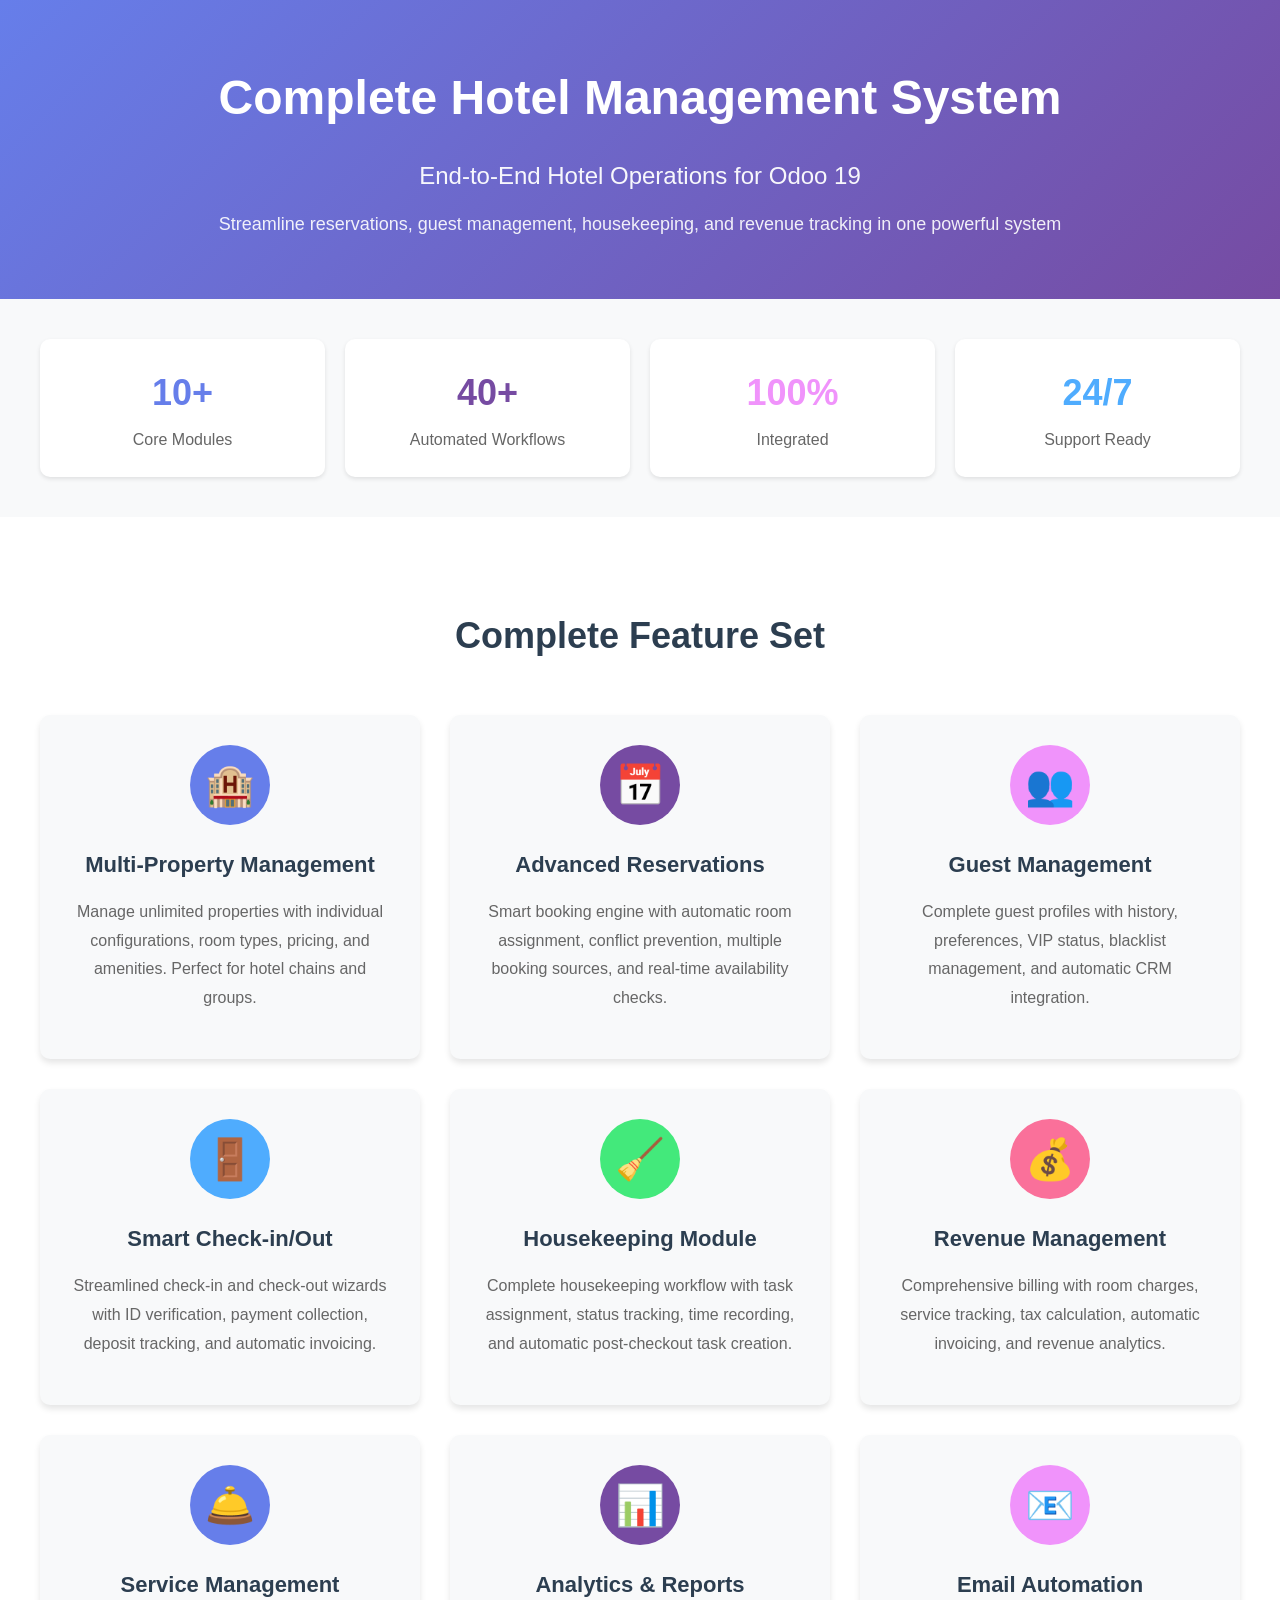
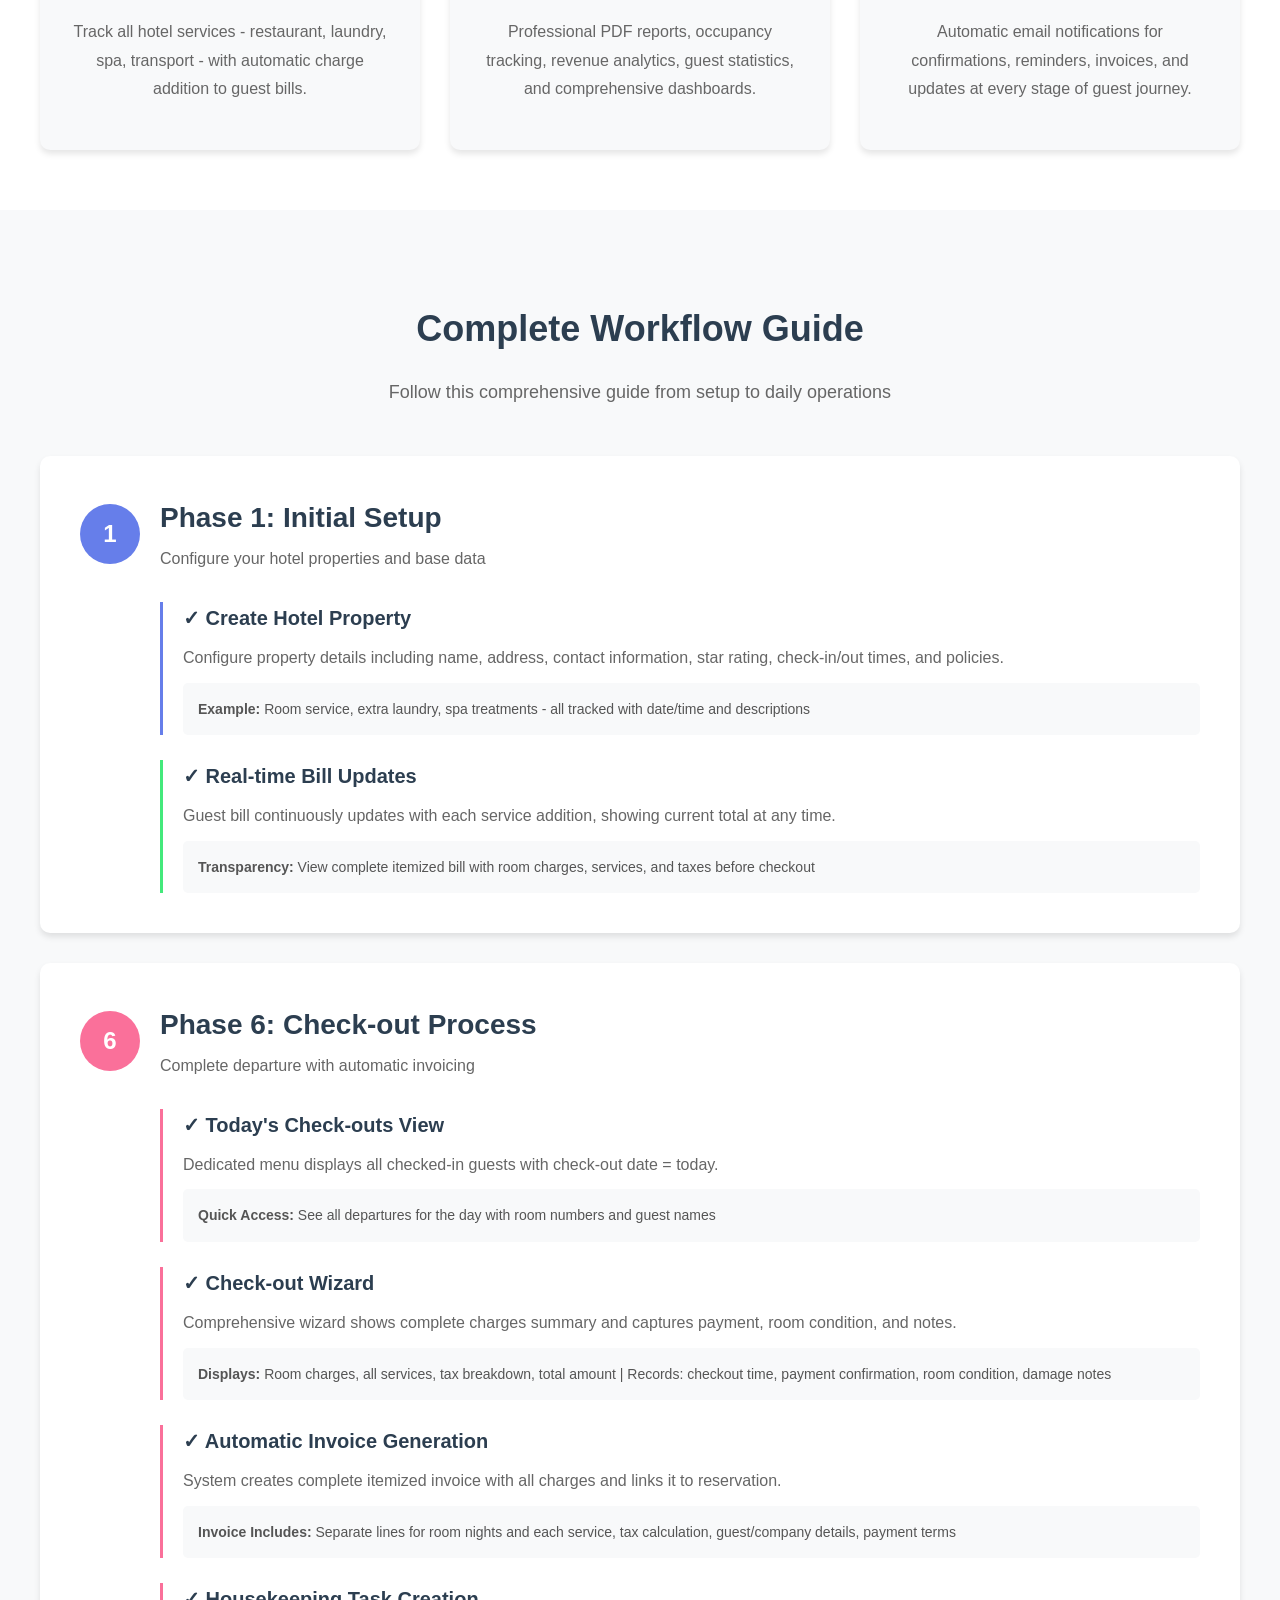
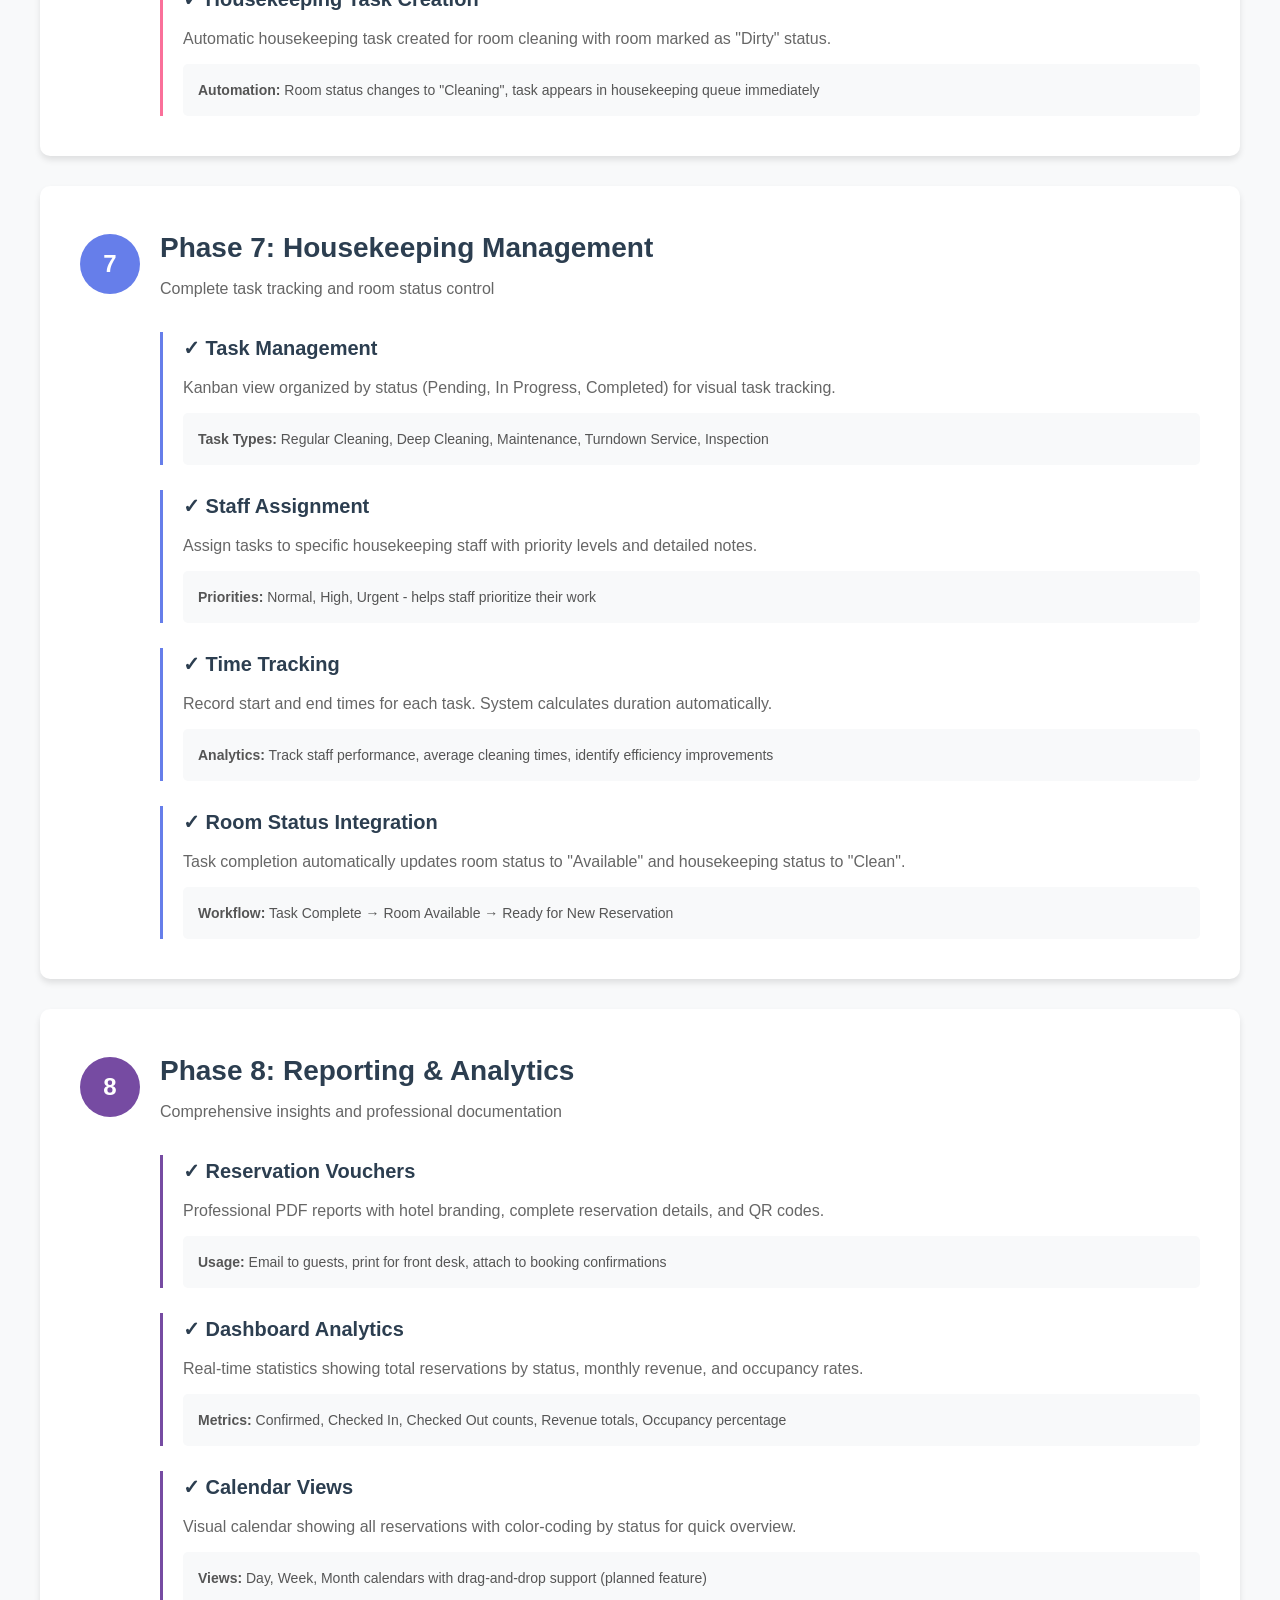
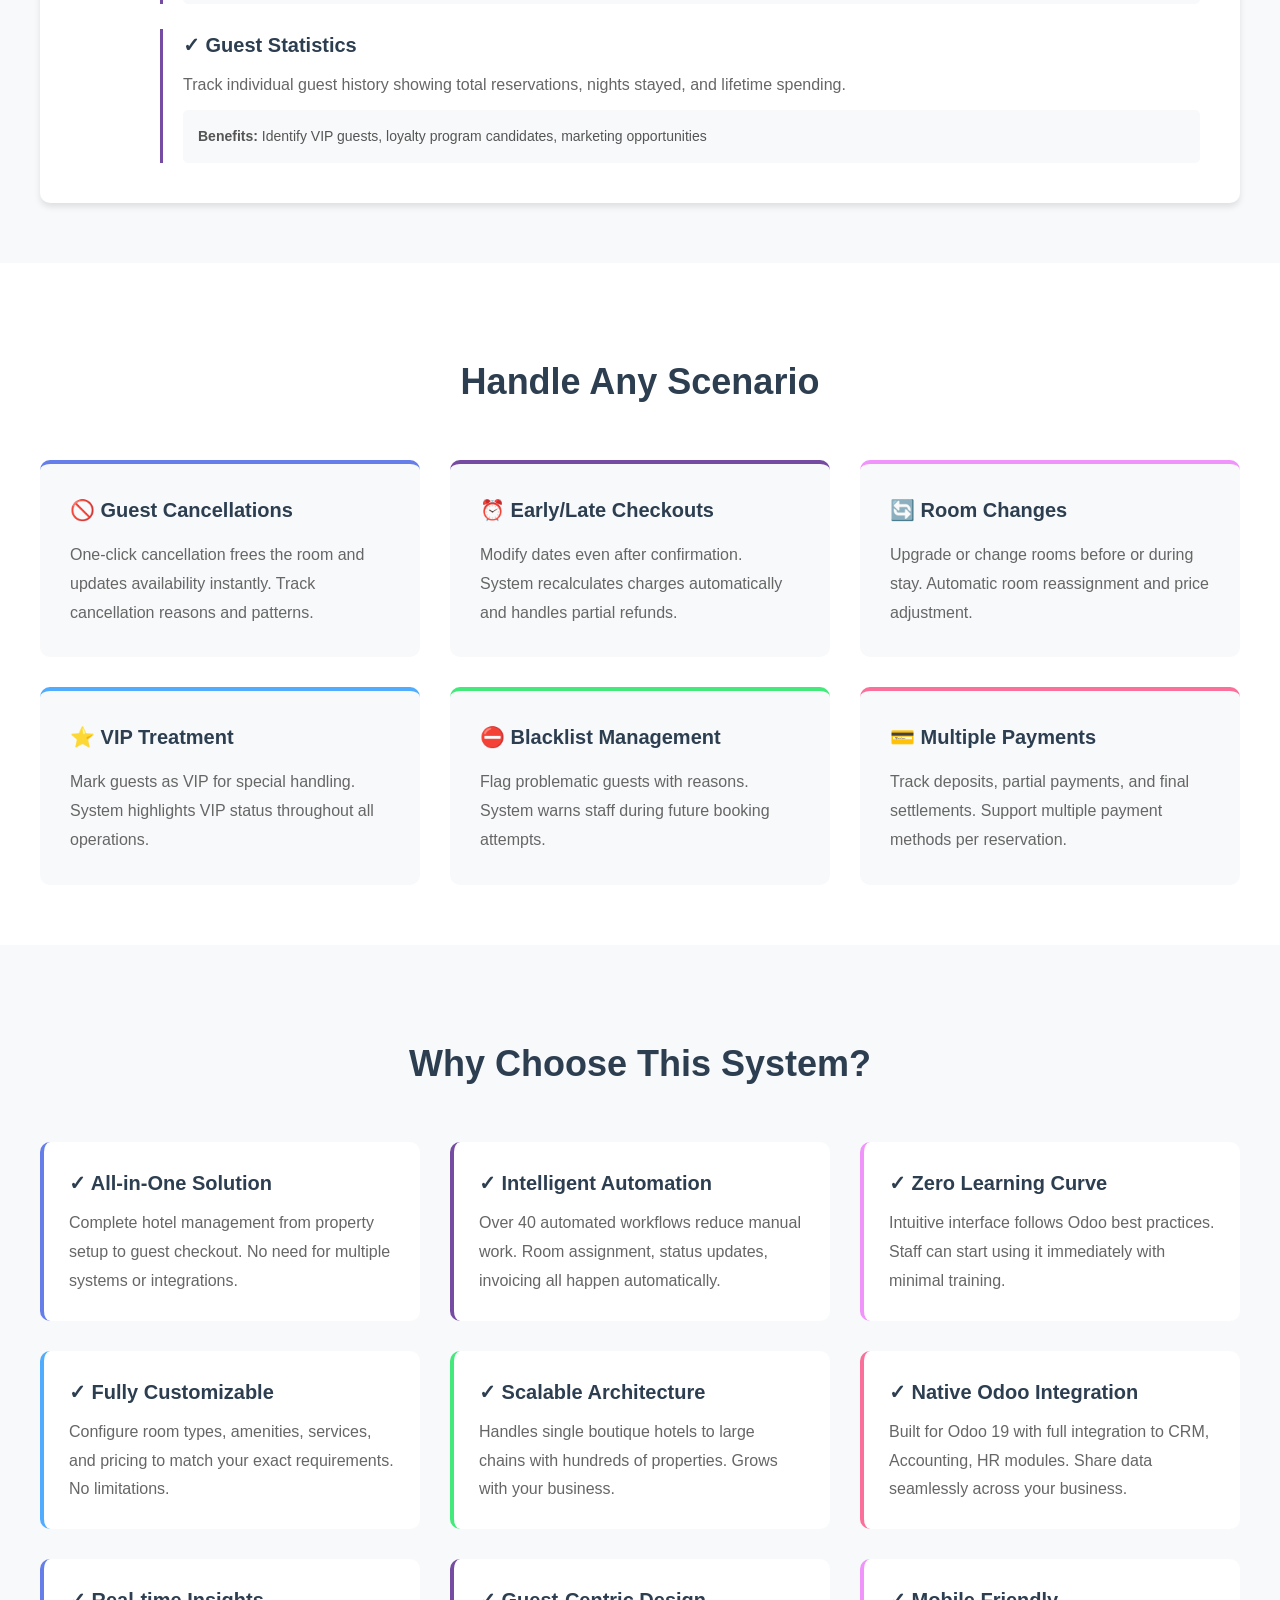
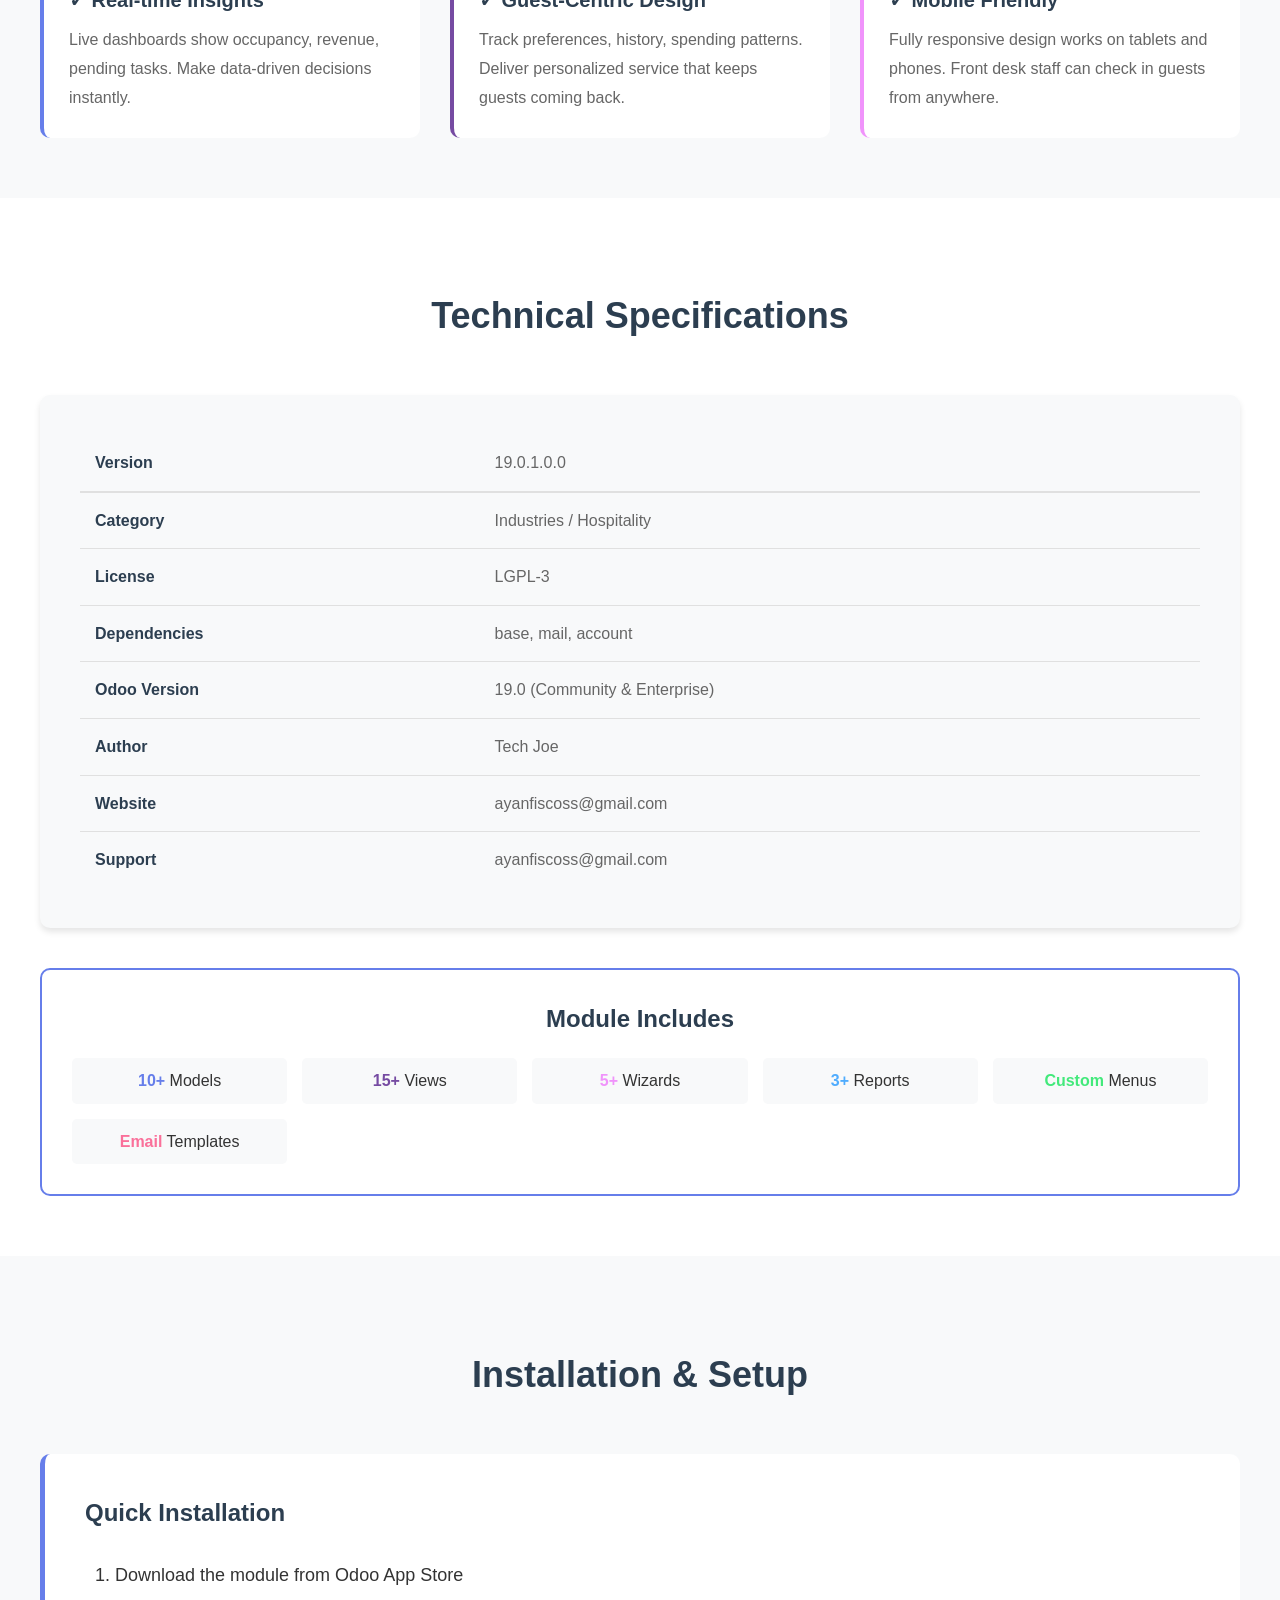
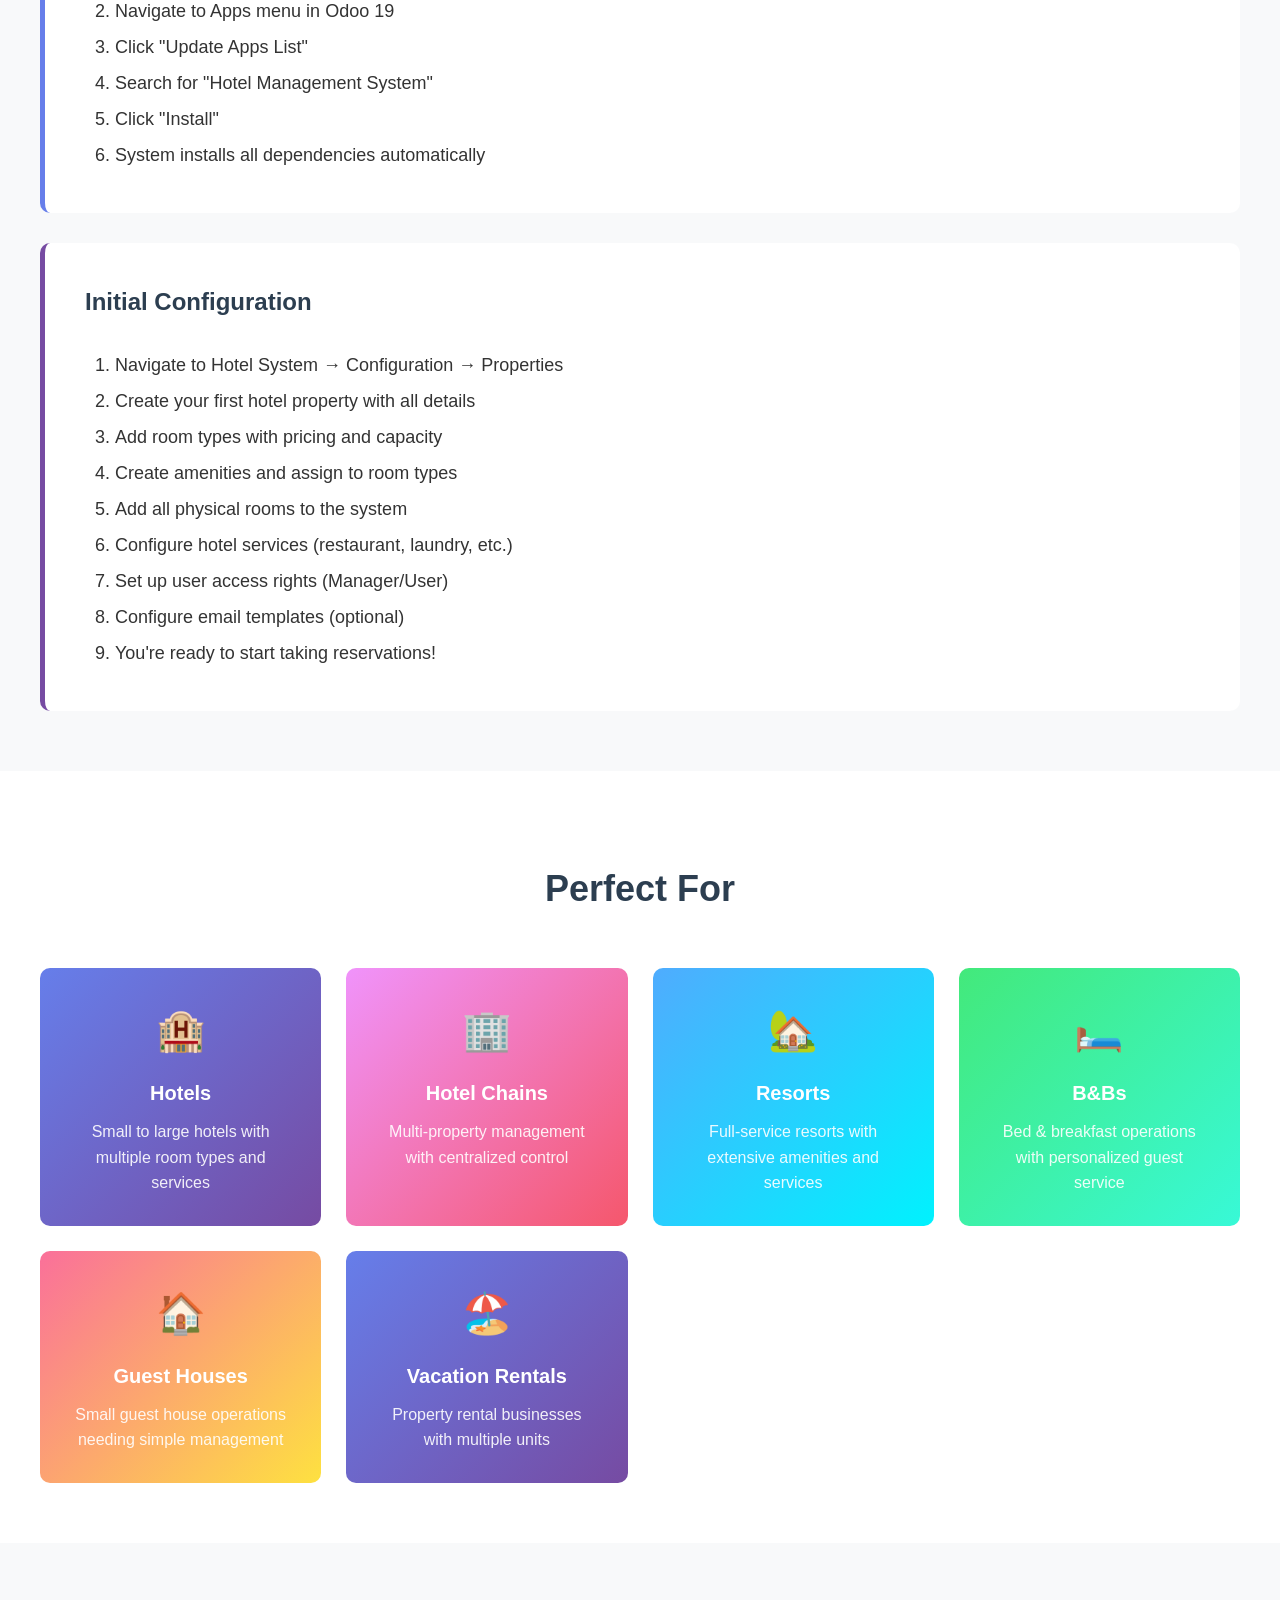
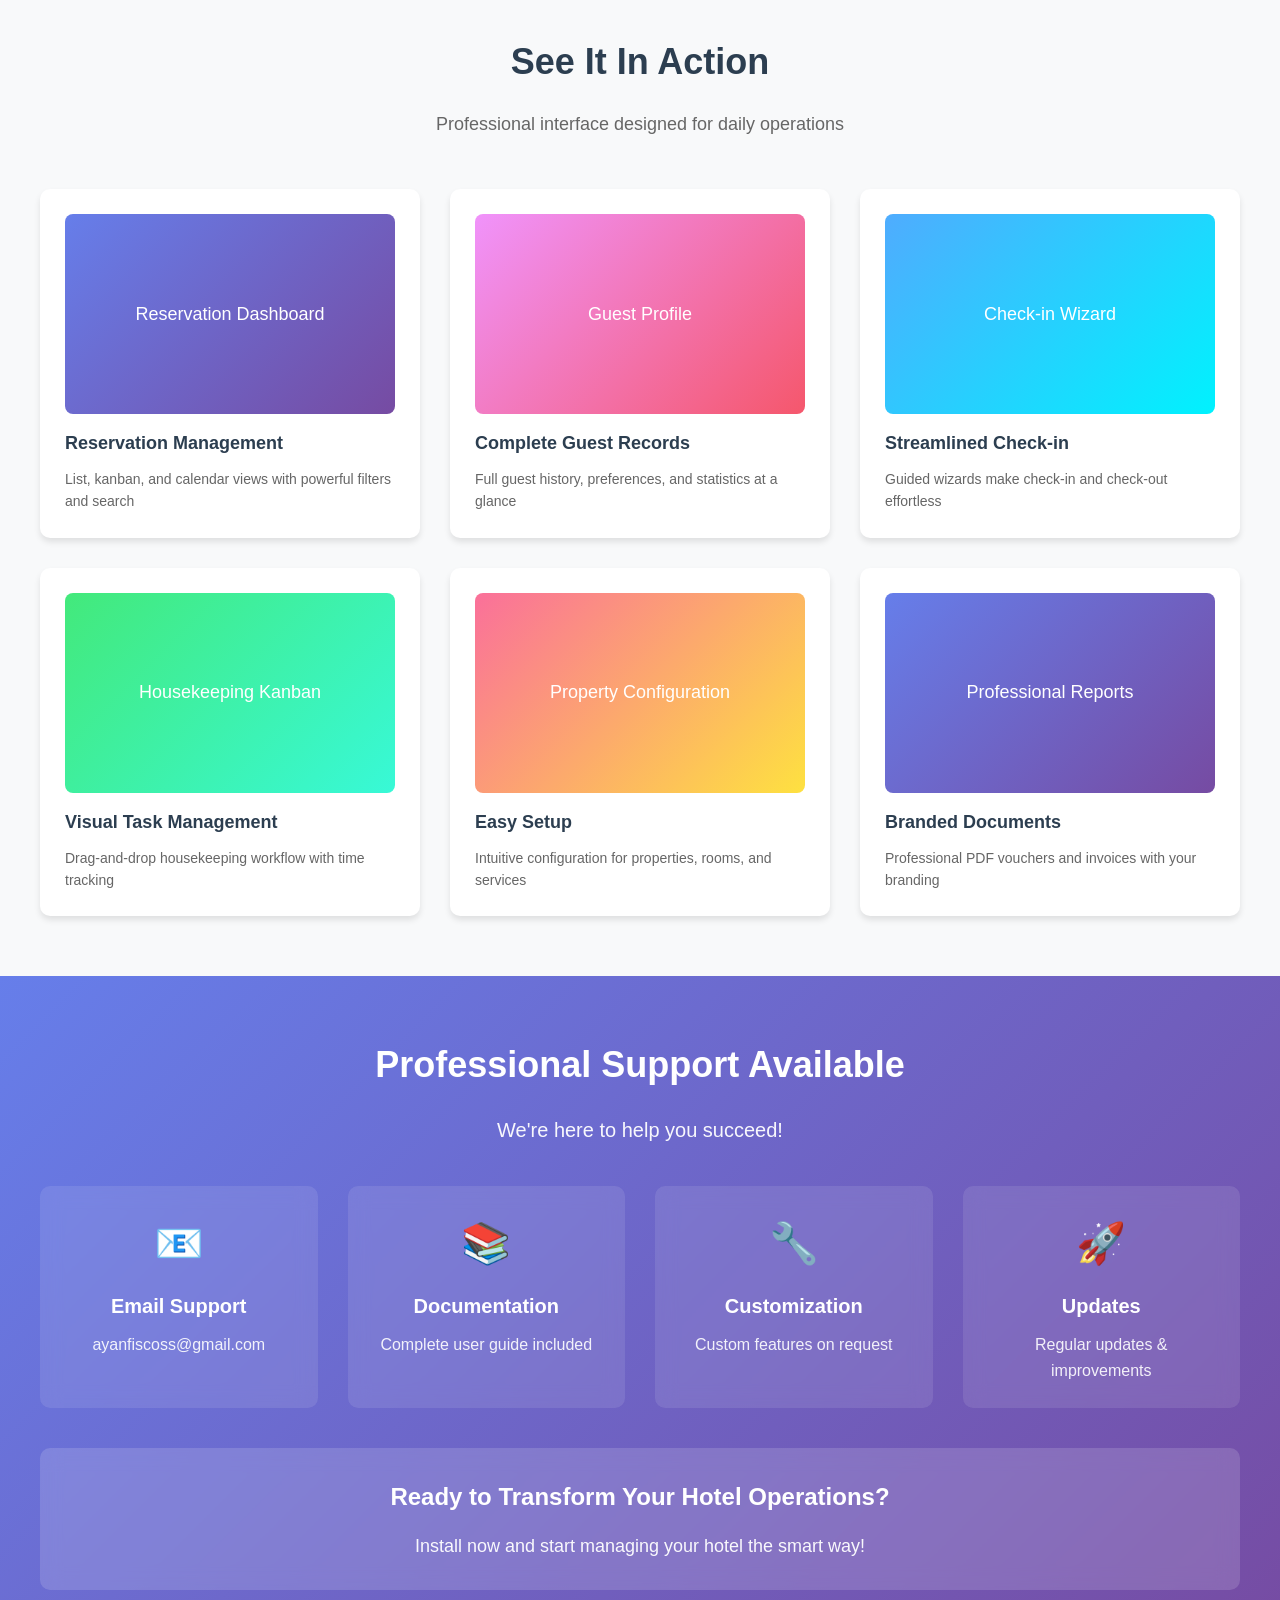
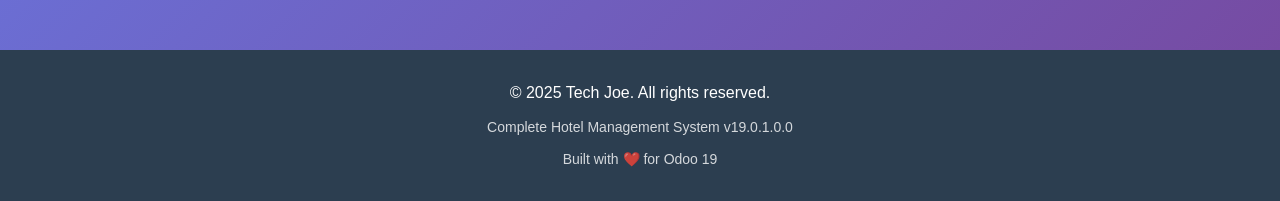
==== commit 853cb900: "Updated successfully" ====
--- a/complete_hotel_management_system/static/description/index.html
+++ b/complete_hotel_management_system/static/description/index.html
@@ -3,7 +3,7 @@
 <head>
     <meta charset="UTF-8">
     <meta name="viewport" content="width=device-width, initial-scale=1.0">
-    <title>Complete Hotel Management System for Odoo 18</title>
+    <title>Complete Hotel Management System for Odoo 19</title>
 </head>
 <body style="font-family: 'Segoe UI', Tahoma, Geneva, Verdana, sans-serif; line-height: 1.6; color: #333; margin: 0; padding: 0;">
 
@@ -11,7 +11,7 @@
 <section
         style="padding: 60px 20px; text-align: center; background: linear-gradient(135deg, #667eea 0%, #764ba2 100%); color: white;">
     <h1 style="font-size: 48px; margin: 0 0 20px 0; font-weight: 700;">Complete Hotel Management System</h1>
-    <p style="font-size: 24px; margin: 0 0 15px 0; opacity: 0.95;">End-to-End Hotel Operations for Odoo 18</p>
+    <p style="font-size: 24px; margin: 0 0 15px 0; opacity: 0.95;">End-to-End Hotel Operations for Odoo 19</p>
     <p style="font-size: 18px; margin: 0; opacity: 0.9;">Streamline reservations, guest management, housekeeping, and
         revenue tracking in one powerful system</p>
 </section>
@@ -418,7 +418,7 @@
 
             <div style="padding: 25px; background: white; border-radius: 10px; border-left: 4px solid #fa709a;">
                 <h4 style="font-size: 20px; margin: 0 0 10px 0; color: #2c3e50;">✓ Native Odoo Integration</h4>
-                <p style="color: #666; font-size: 16px; margin: 0; line-height: 1.8;">Built for Odoo 18 with full
+                <p style="color: #666; font-size: 16px; margin: 0; line-height: 1.8;">Built for Odoo 19 with full
                     integration to CRM, Accounting, HR modules. Share data seamlessly across your business.</p>
             </div>
 
@@ -453,7 +453,7 @@
             <table style="width: 100%; border-collapse: collapse;">
                 <tr style="border-bottom: 2px solid #e0e0e0;">
                     <td style="padding: 15px; font-weight: bold; color: #2c3e50; font-size: 16px;">Version</td>
-                    <td style="padding: 15px; color: #666; font-size: 16px;">18.0.1.0.0</td>
+                    <td style="padding: 15px; color: #666; font-size: 16px;">19.0.1.0.0</td>
                 </tr>
                 <tr style="border-bottom: 1px solid #e0e0e0;">
                     <td style="padding: 15px; font-weight: bold; color: #2c3e50; font-size: 16px;">Category</td>
@@ -469,7 +469,7 @@
                 </tr>
                 <tr style="border-bottom: 1px solid #e0e0e0;">
                     <td style="padding: 15px; font-weight: bold; color: #2c3e50; font-size: 16px;">Odoo Version</td>
-                    <td style="padding: 15px; color: #666; font-size: 16px;">18.0 (Community & Enterprise)</td>
+                    <td style="padding: 15px; color: #666; font-size: 16px;">19.0 (Community & Enterprise)</td>
                 </tr>
                 <tr style="border-bottom: 1px solid #e0e0e0;">
                     <td style="padding: 15px; font-weight: bold; color: #2c3e50; font-size: 16px;">Author</td>
@@ -521,7 +521,7 @@
             <h3 style="font-size: 24px; margin: 0 0 25px 0; color: #2c3e50;">Quick Installation</h3>
             <ol style="font-size: 18px; line-height: 2; color: #333; margin: 0; padding-left: 30px;">
                 <li>Download the module from Odoo App Store</li>
-                <li>Navigate to Apps menu in Odoo 18</li>
+                <li>Navigate to Apps menu in Odoo 19</li>
                 <li>Click "Update Apps List"</li>
                 <li>Search for "Hotel Management System"</li>
                 <li>Click "Install"</li>
@@ -705,8 +705,8 @@
 <!-- Footer -->
 <section style="padding: 30px 20px; background-color: #2c3e50; color: white; text-align: center;">
     <p style="margin: 0; font-size: 16px;">© 2025 Tech Joe. All rights reserved.</p>
-    <p style="margin: 10px 0 0 0; font-size: 14px; opacity: 0.8;">Complete Hotel Management System v18.0.1.0.0</p>
-    <p style="margin: 10px 0 0 0; font-size: 14px; opacity: 0.8;">Built with ❤️ for Odoo 18</p>
+    <p style="margin: 10px 0 0 0; font-size: 14px; opacity: 0.8;">Complete Hotel Management System v19.0.1.0.0</p>
+    <p style="margin: 10px 0 0 0; font-size: 14px; opacity: 0.8;">Built with ❤️ for Odoo 19</p>
 </section>
 
 </body>
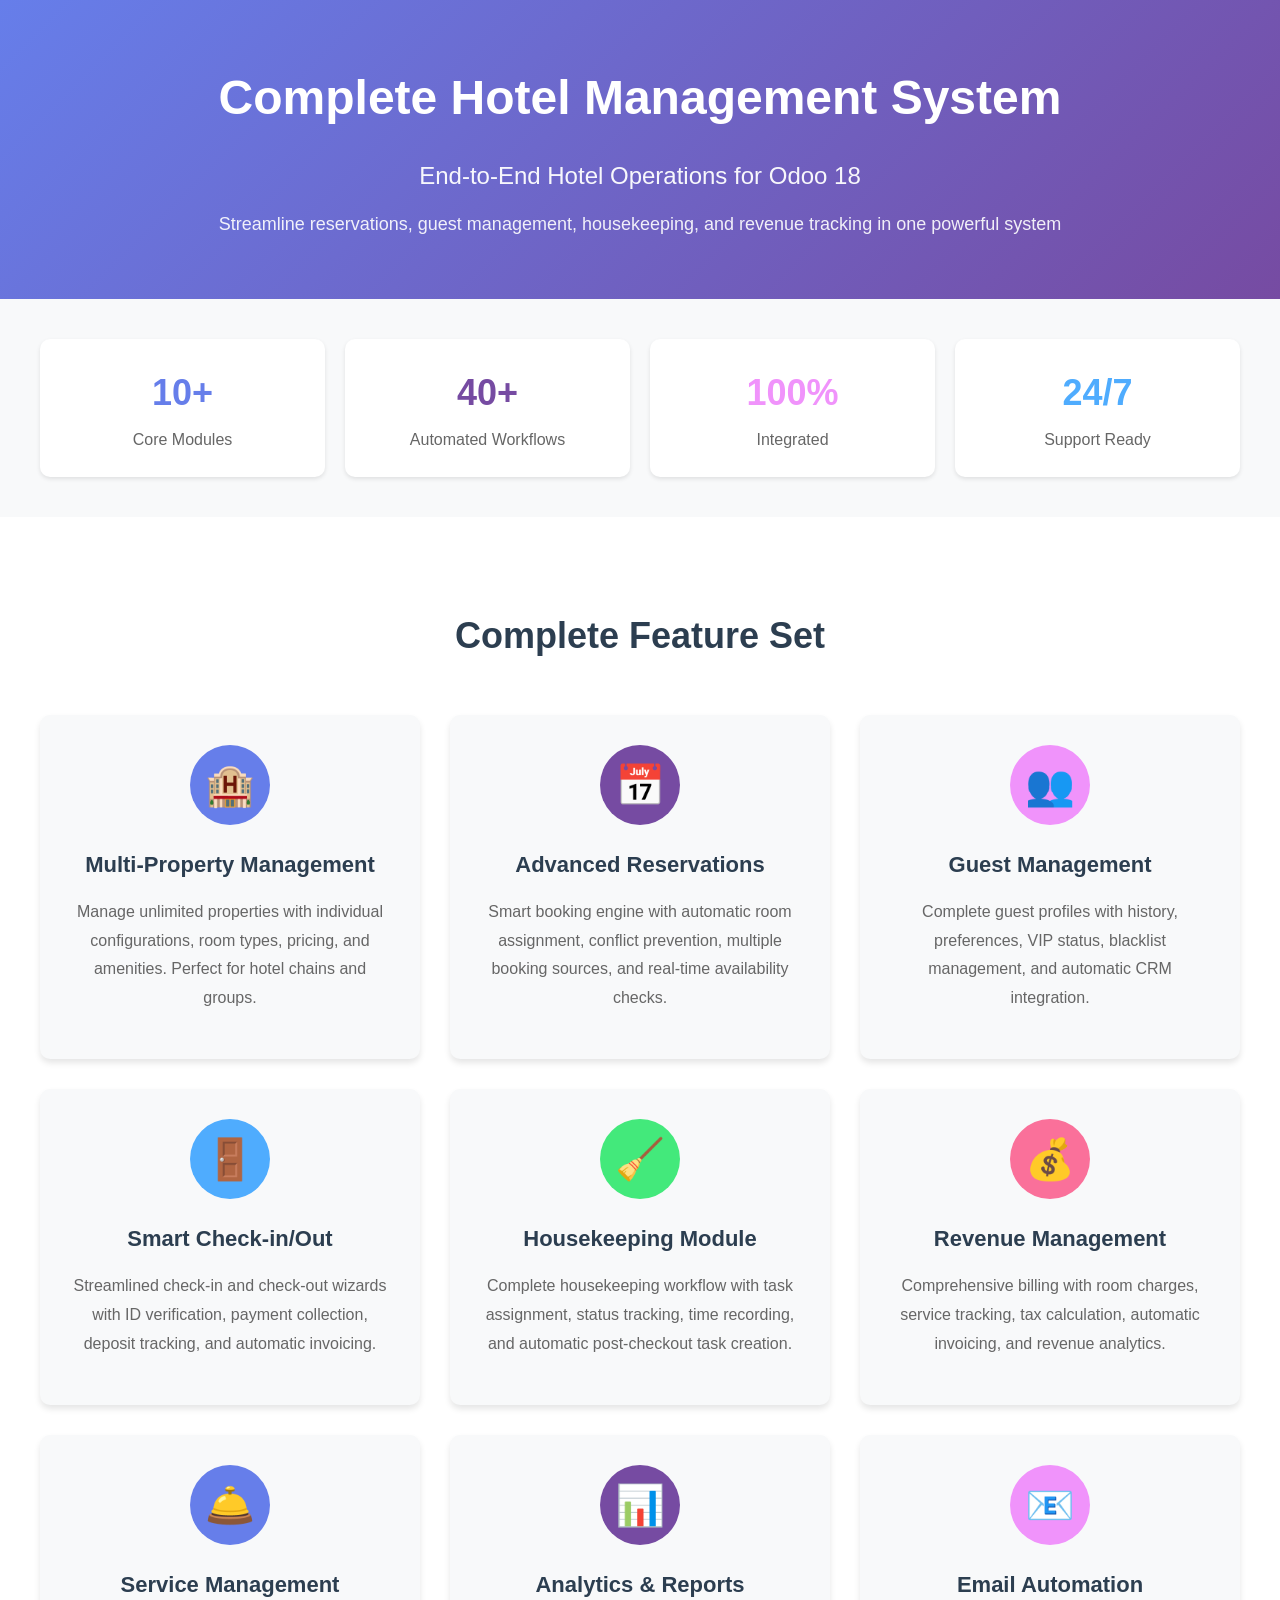
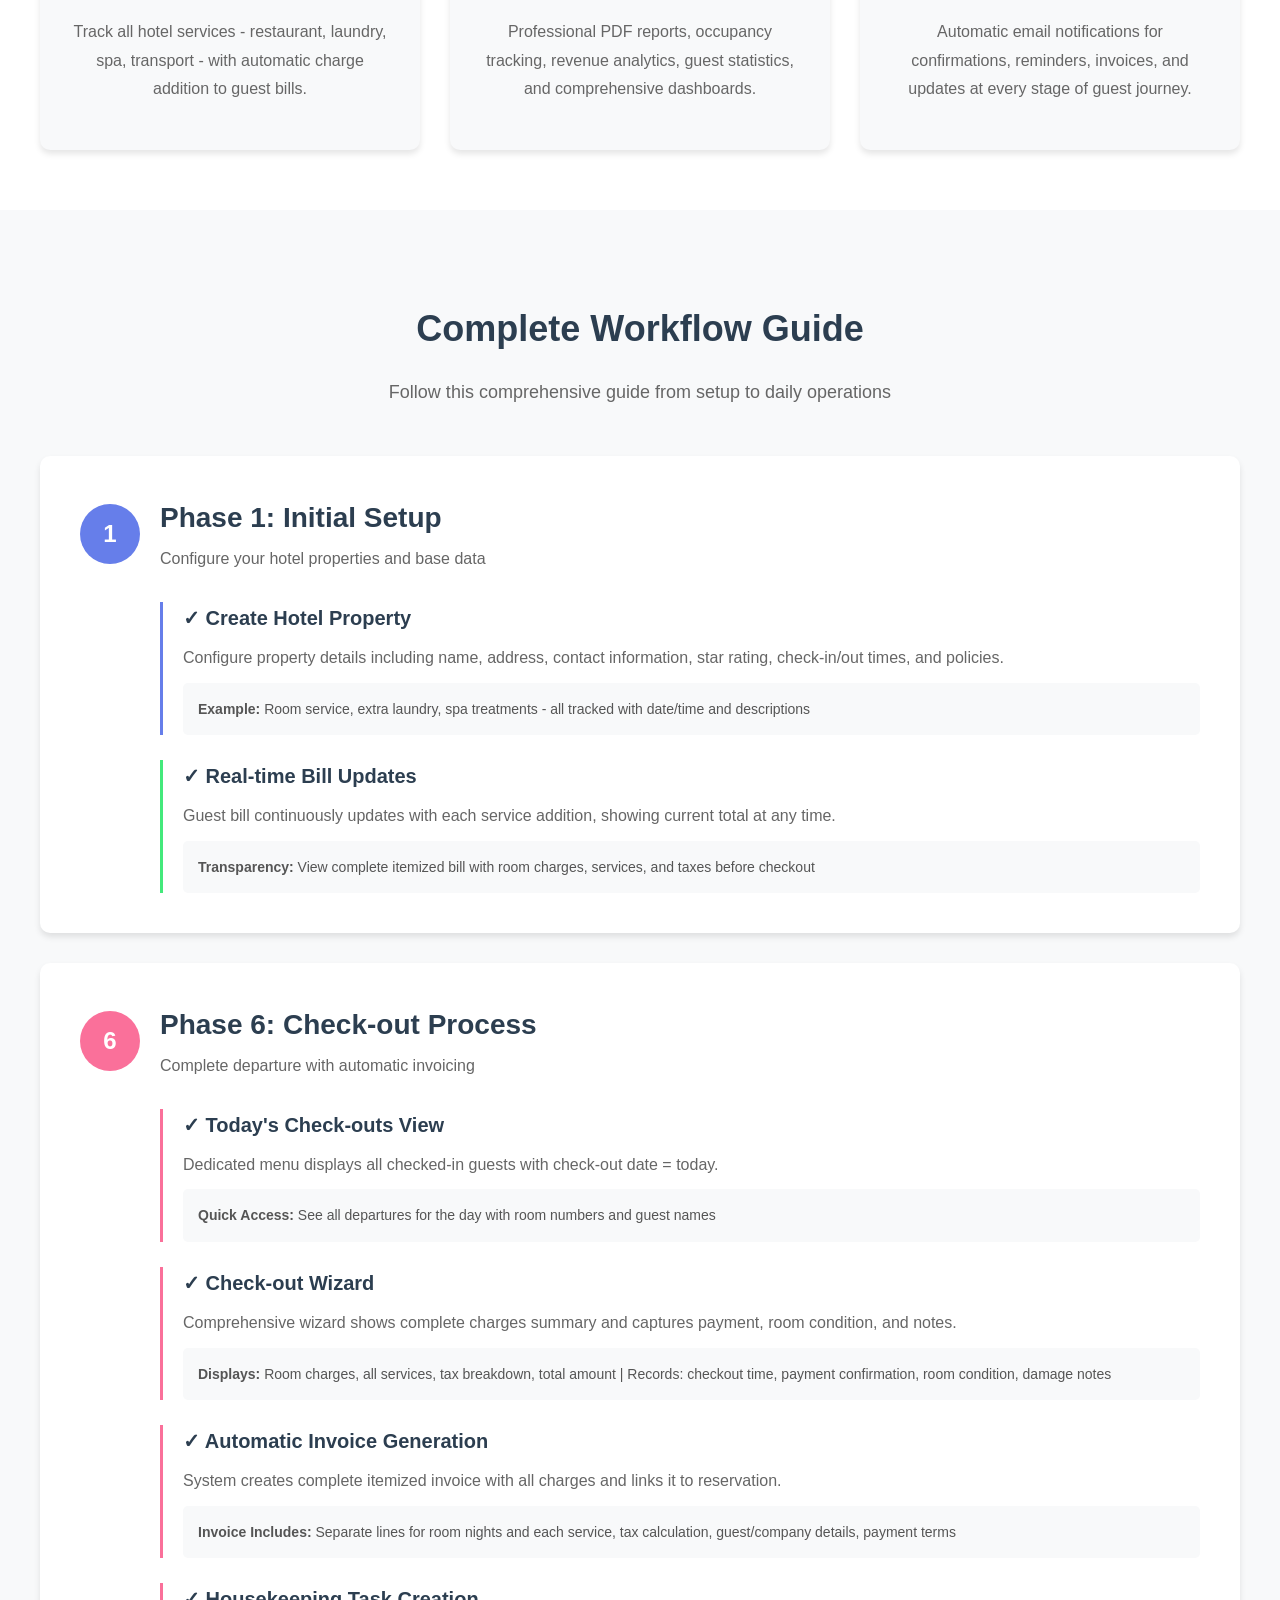
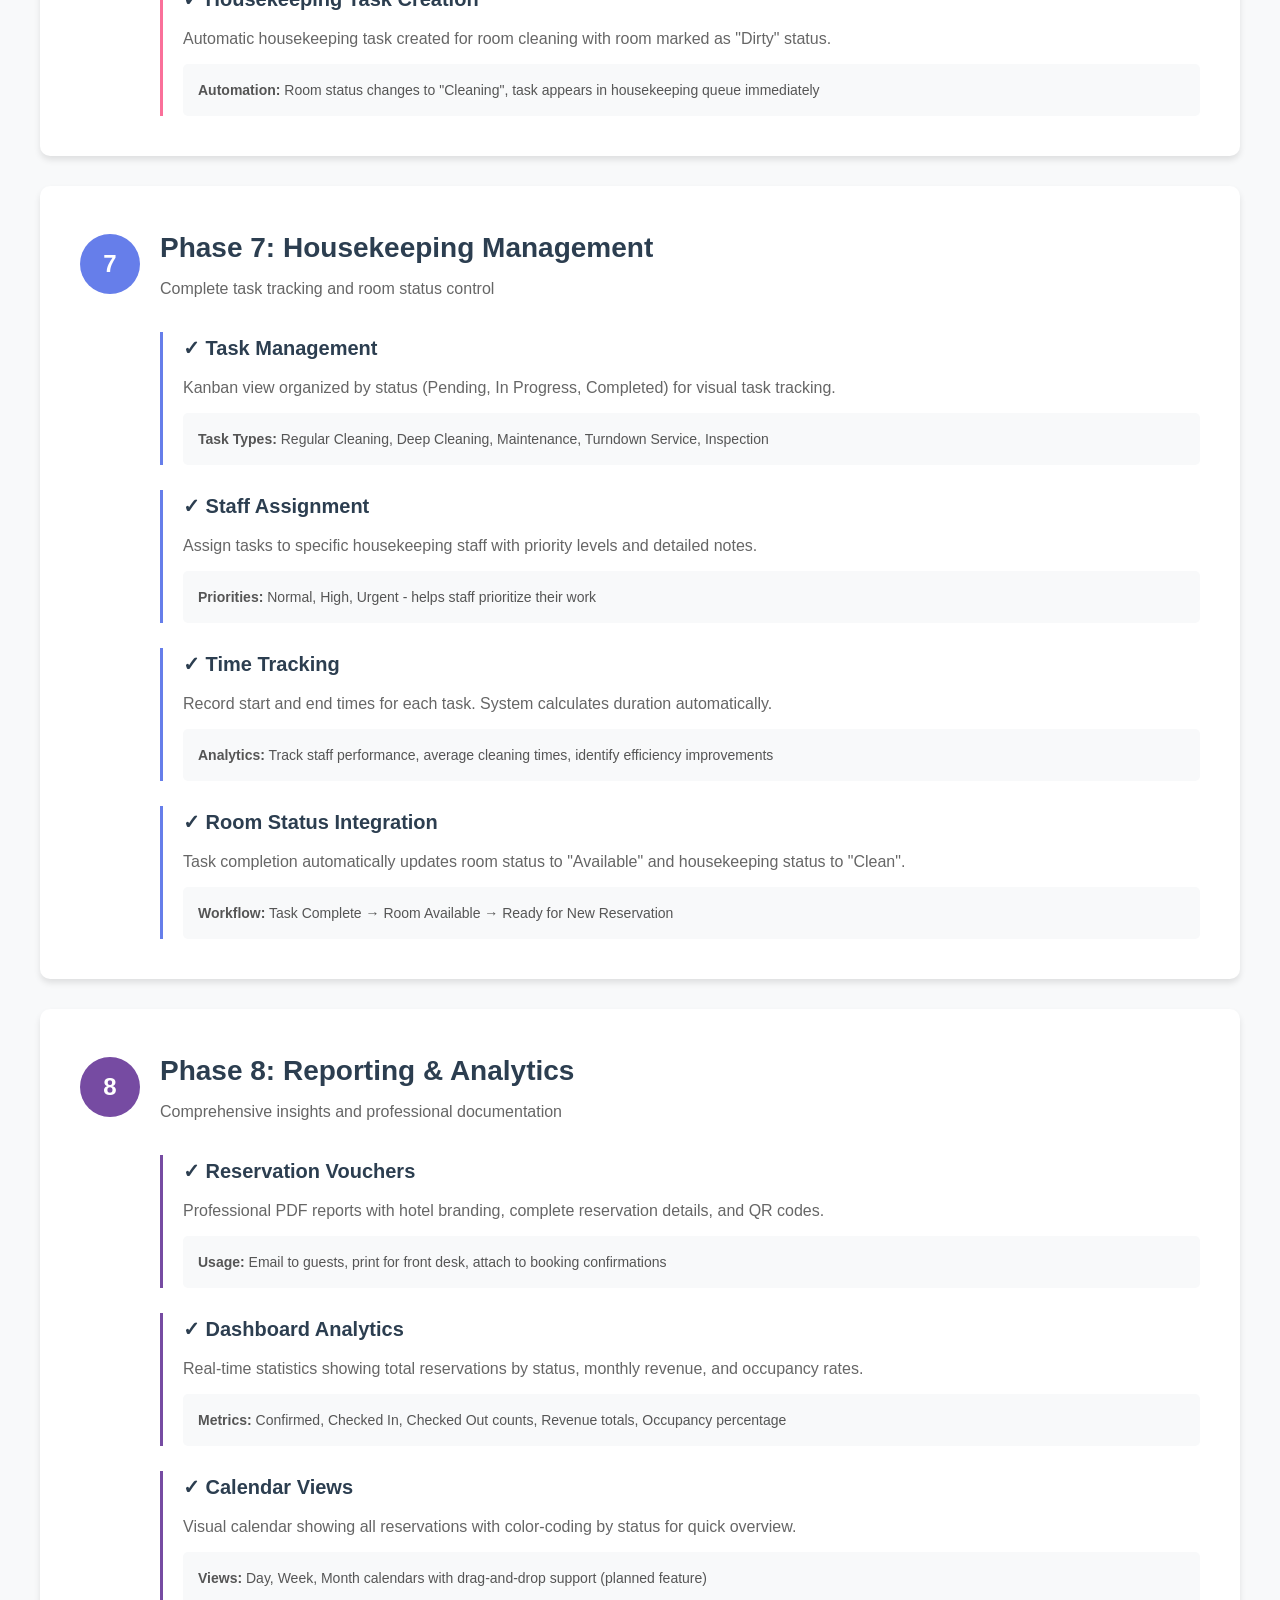
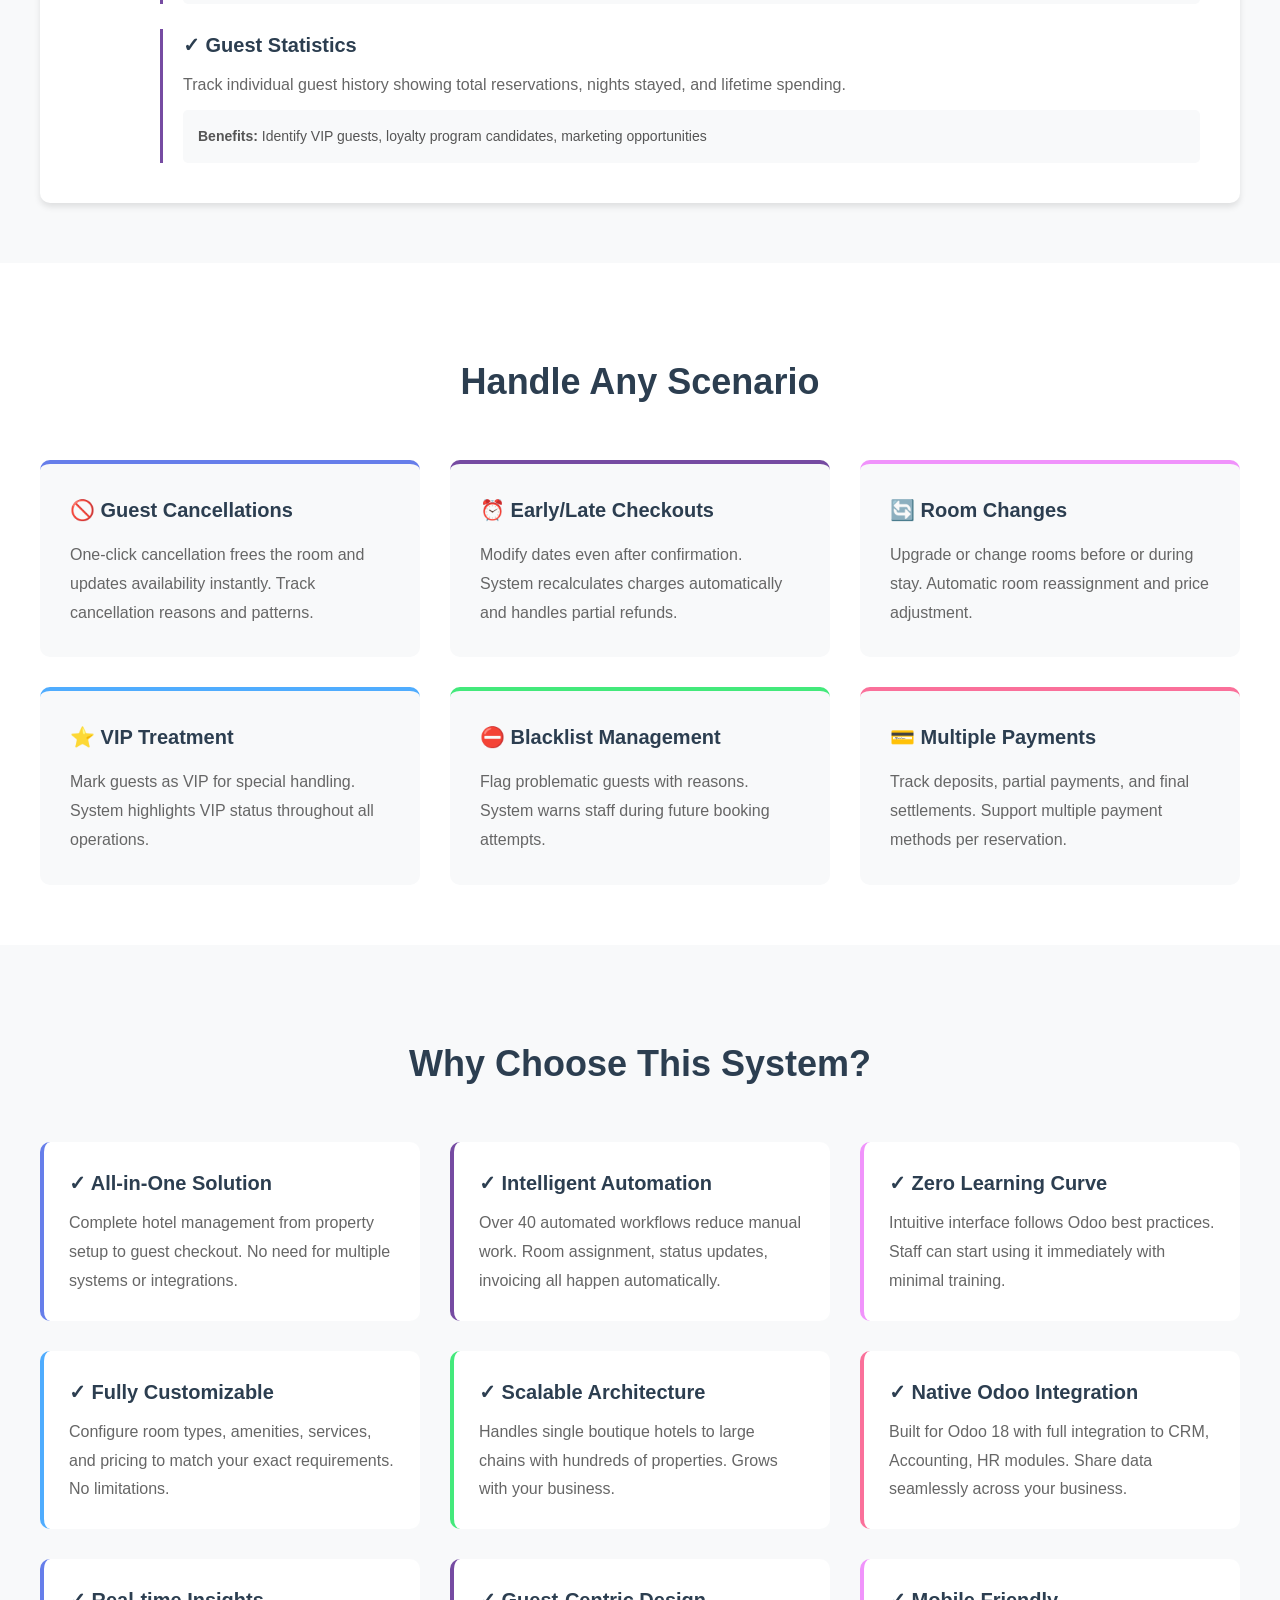
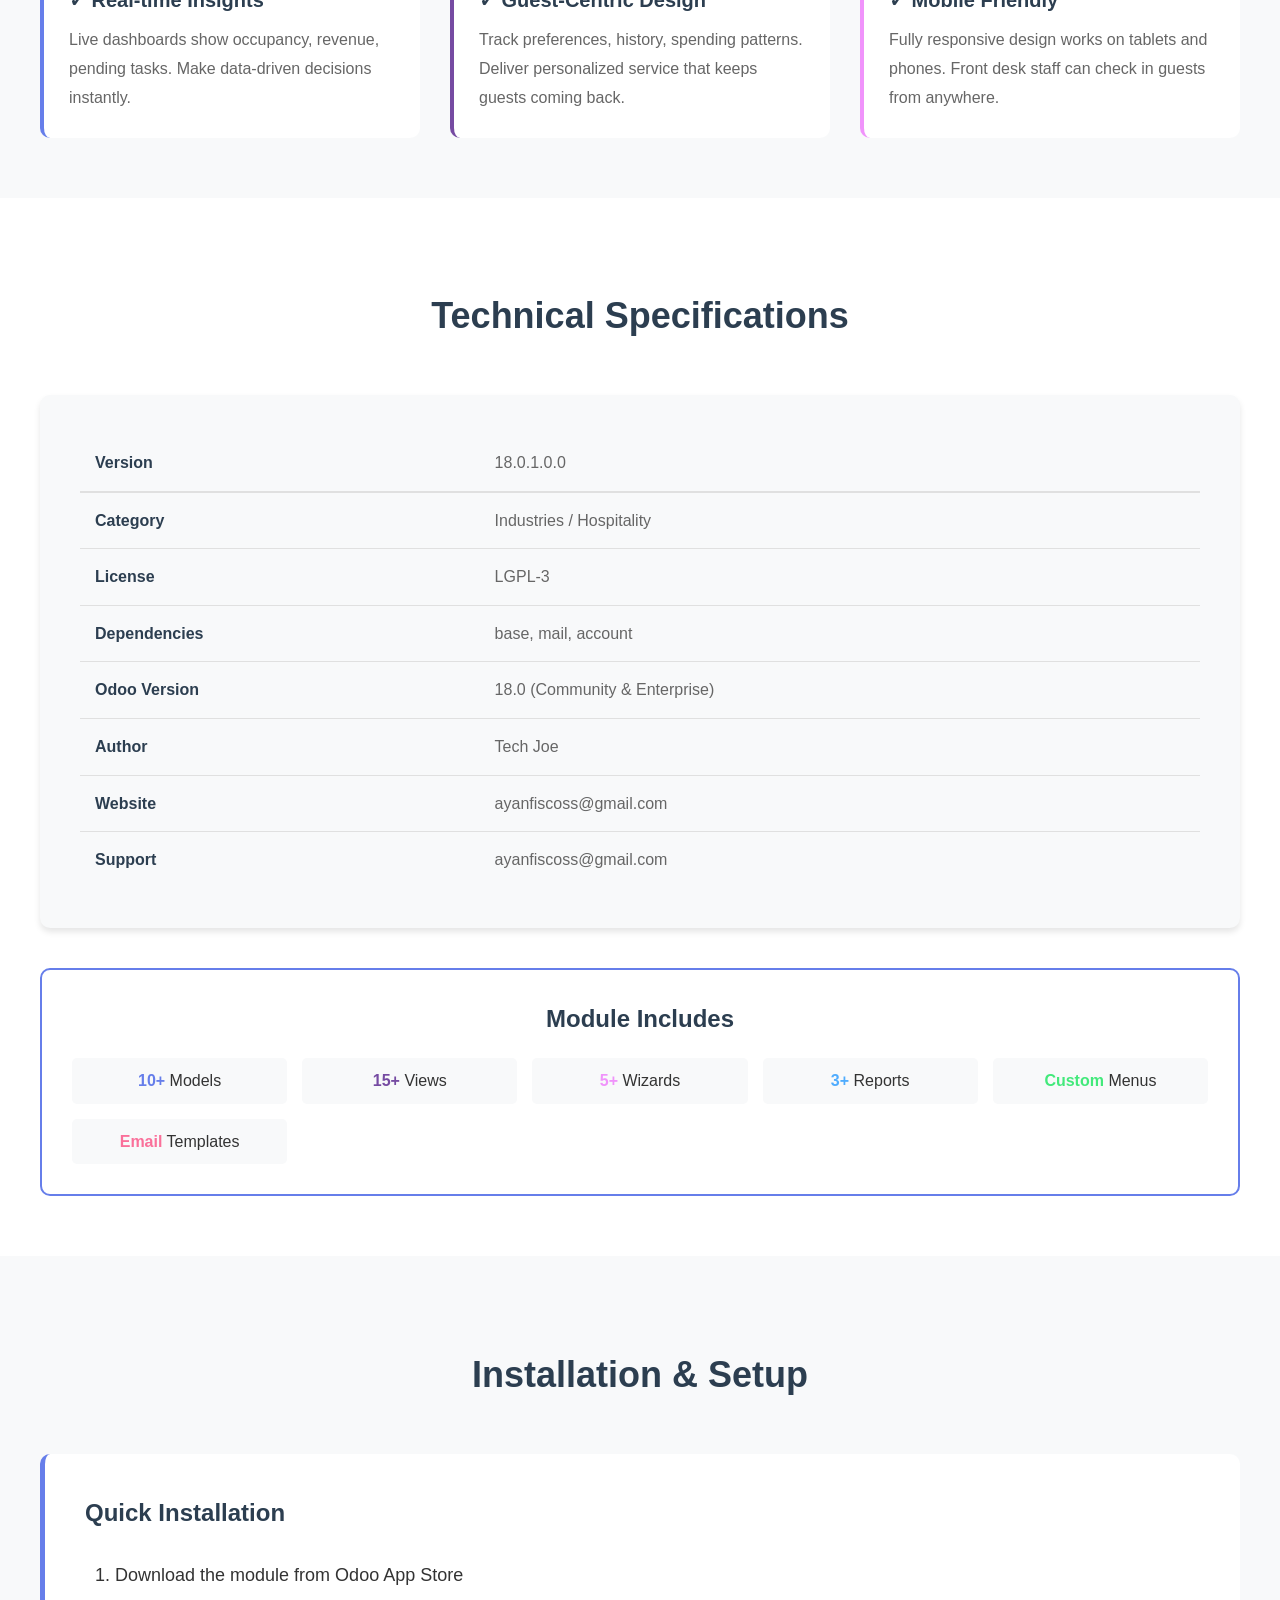
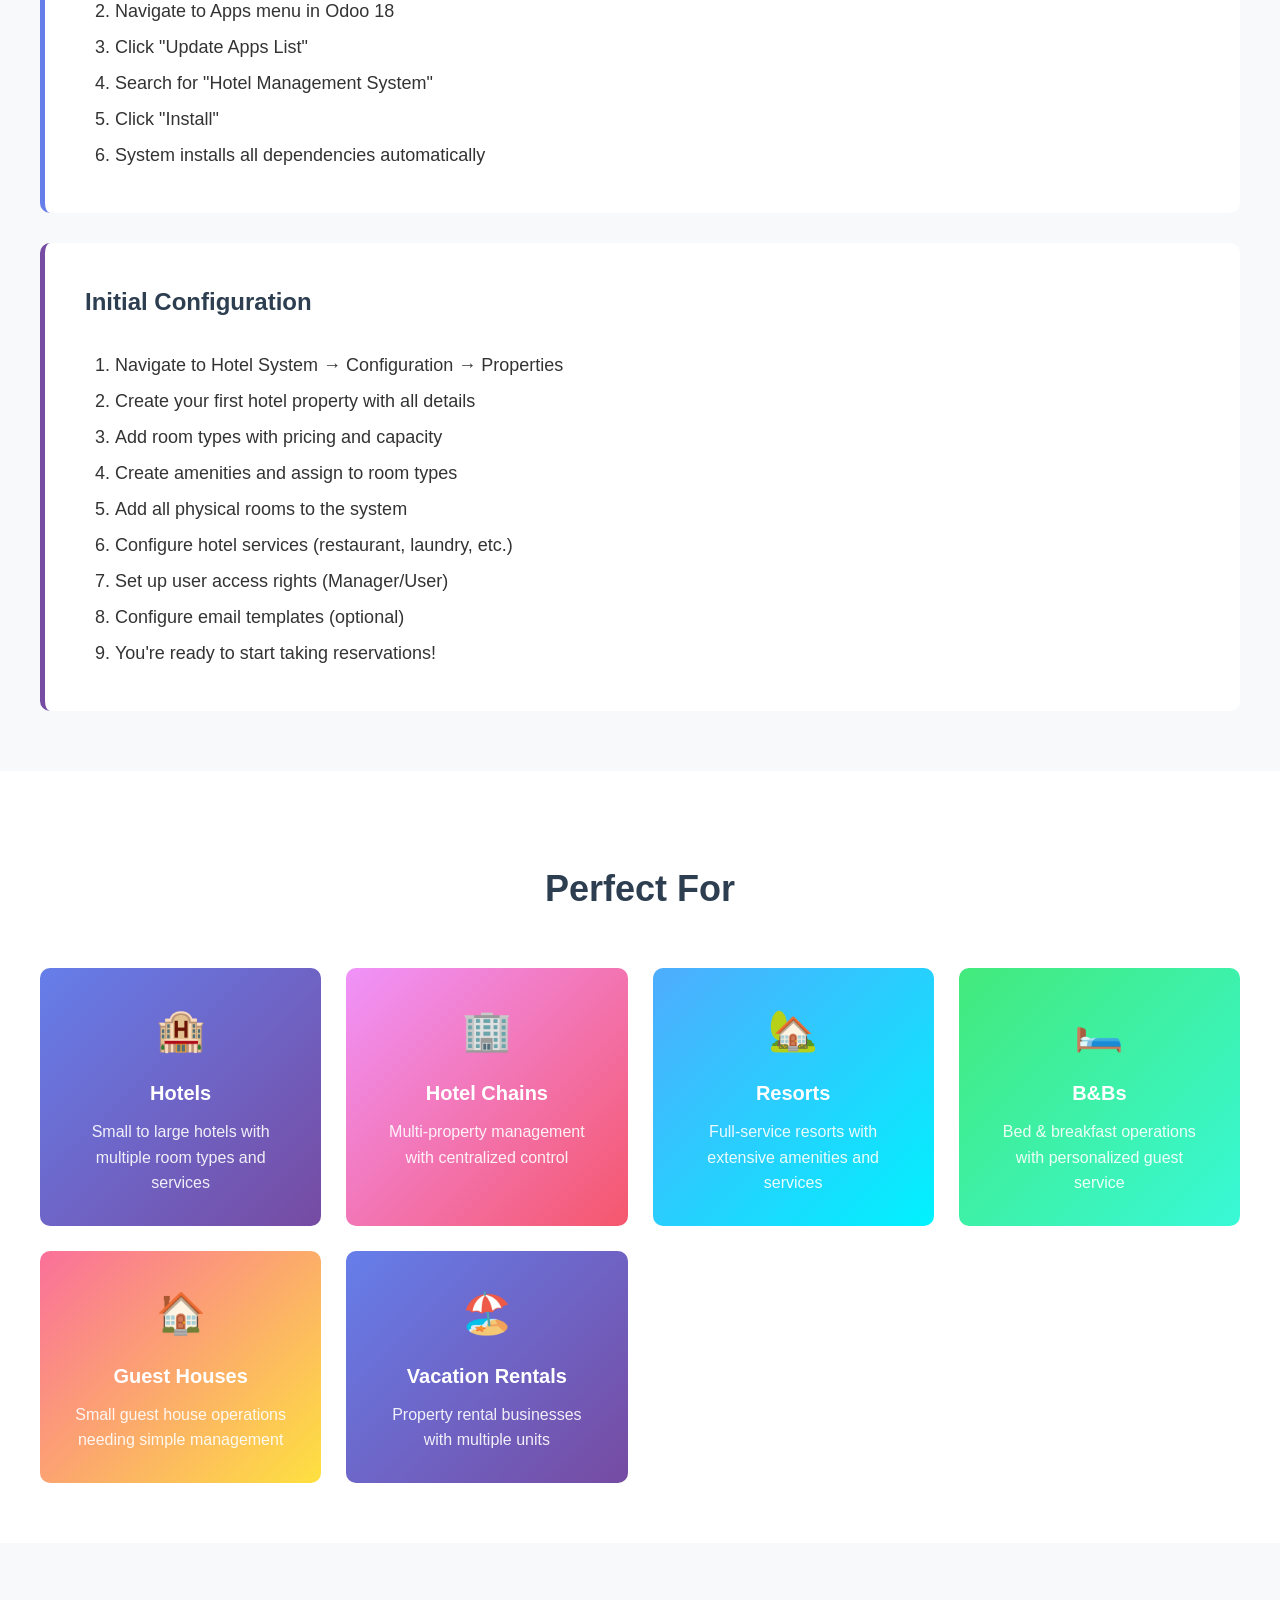
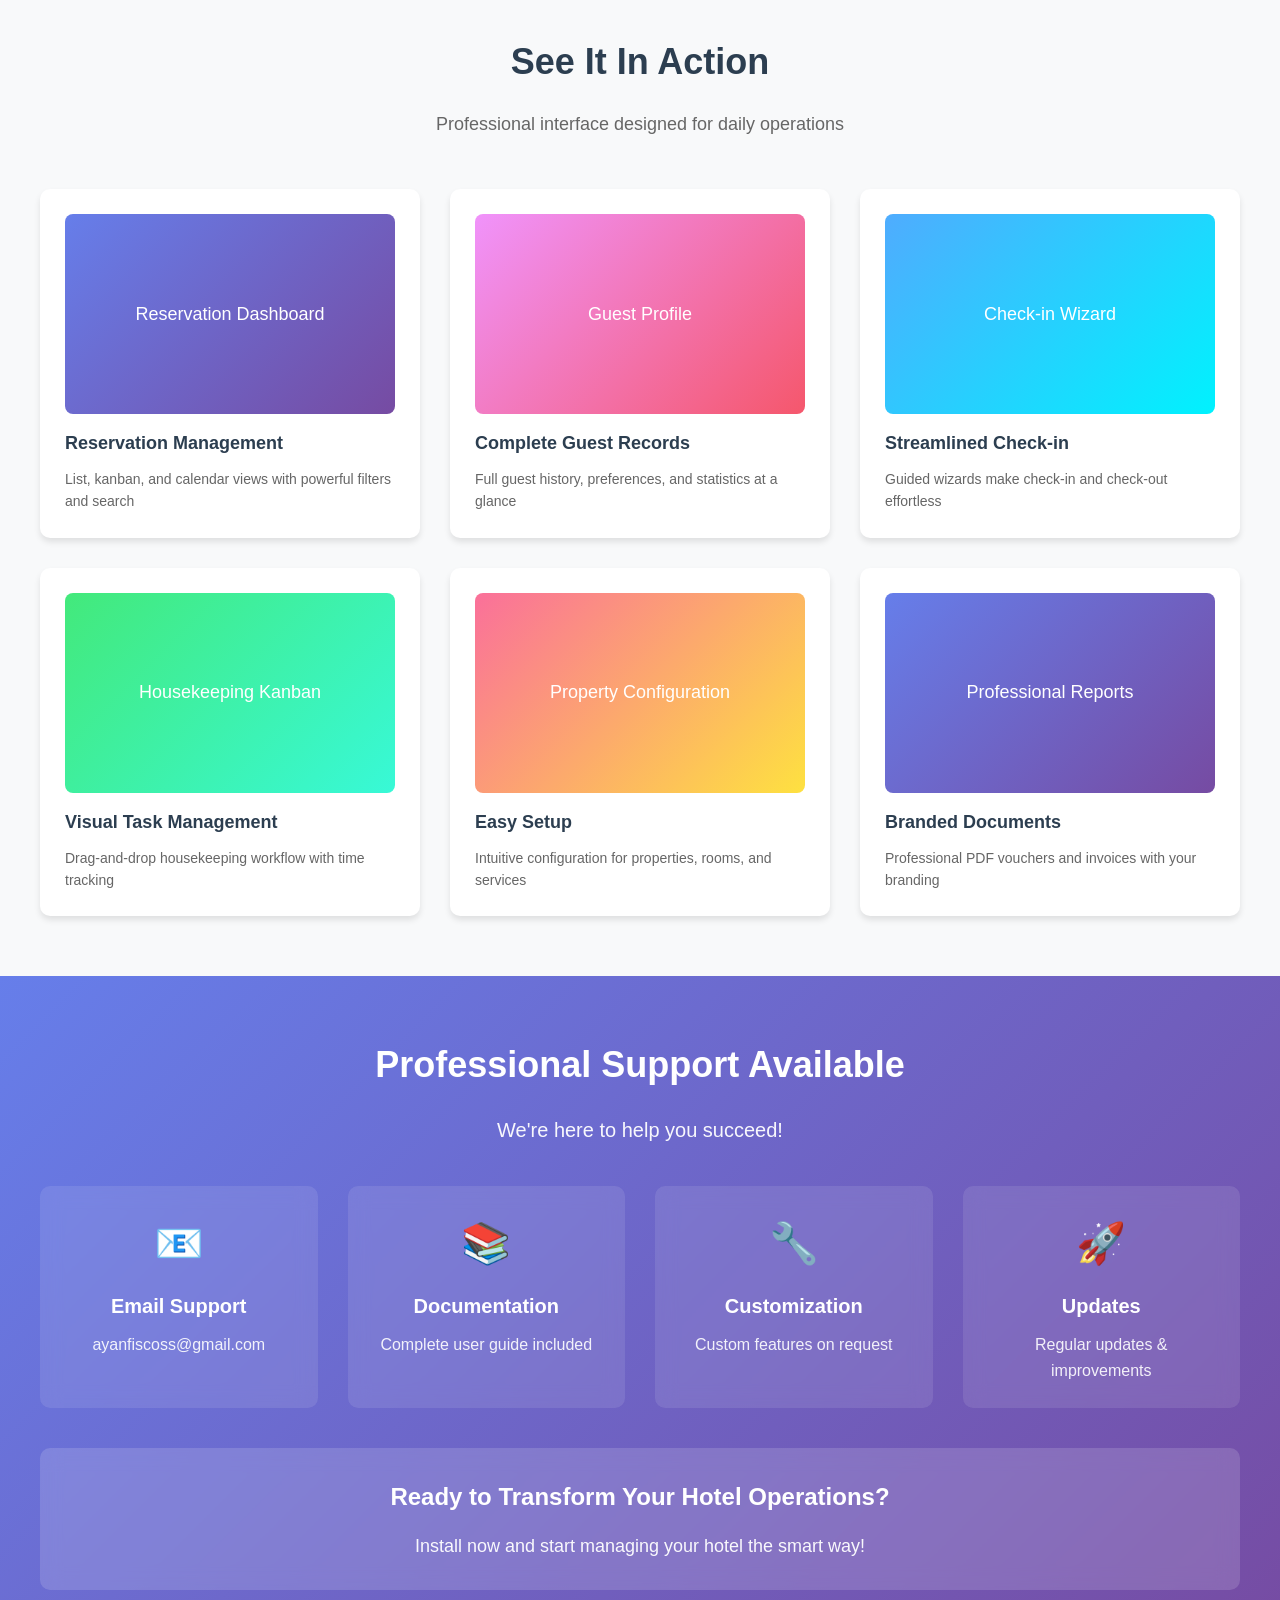
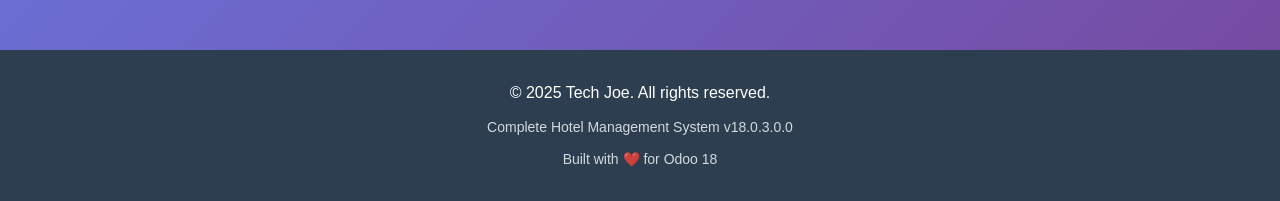
==== commit ba0b06d5: "Updated Website" ====
--- a/complete_hotel_management_system/static/description/index.html
+++ b/complete_hotel_management_system/static/description/index.html
@@ -3,7 +3,7 @@
 <head>
     <meta charset="UTF-8">
     <meta name="viewport" content="width=device-width, initial-scale=1.0">
-    <title>Complete Hotel Management System for Odoo 19</title>
+    <title>Complete Hotel Management System for Odoo 18</title>
 </head>
 <body style="font-family: 'Segoe UI', Tahoma, Geneva, Verdana, sans-serif; line-height: 1.6; color: #333; margin: 0; padding: 0;">
 
@@ -11,7 +11,7 @@
 <section
         style="padding: 60px 20px; text-align: center; background: linear-gradient(135deg, #667eea 0%, #764ba2 100%); color: white;">
     <h1 style="font-size: 48px; margin: 0 0 20px 0; font-weight: 700;">Complete Hotel Management System</h1>
-    <p style="font-size: 24px; margin: 0 0 15px 0; opacity: 0.95;">End-to-End Hotel Operations for Odoo 19</p>
+    <p style="font-size: 24px; margin: 0 0 15px 0; opacity: 0.95;">End-to-End Hotel Operations for Odoo 18</p>
     <p style="font-size: 18px; margin: 0; opacity: 0.9;">Streamline reservations, guest management, housekeeping, and
         revenue tracking in one powerful system</p>
 </section>
@@ -418,7 +418,7 @@
 
             <div style="padding: 25px; background: white; border-radius: 10px; border-left: 4px solid #fa709a;">
                 <h4 style="font-size: 20px; margin: 0 0 10px 0; color: #2c3e50;">✓ Native Odoo Integration</h4>
-                <p style="color: #666; font-size: 16px; margin: 0; line-height: 1.8;">Built for Odoo 19 with full
+                <p style="color: #666; font-size: 16px; margin: 0; line-height: 1.8;">Built for Odoo 18 with full
                     integration to CRM, Accounting, HR modules. Share data seamlessly across your business.</p>
             </div>
 
@@ -453,7 +453,7 @@
             <table style="width: 100%; border-collapse: collapse;">
                 <tr style="border-bottom: 2px solid #e0e0e0;">
                     <td style="padding: 15px; font-weight: bold; color: #2c3e50; font-size: 16px;">Version</td>
-                    <td style="padding: 15px; color: #666; font-size: 16px;">19.0.1.0.0</td>
+                    <td style="padding: 15px; color: #666; font-size: 16px;">18.0.1.0.0</td>
                 </tr>
                 <tr style="border-bottom: 1px solid #e0e0e0;">
                     <td style="padding: 15px; font-weight: bold; color: #2c3e50; font-size: 16px;">Category</td>
@@ -469,7 +469,7 @@
                 </tr>
                 <tr style="border-bottom: 1px solid #e0e0e0;">
                     <td style="padding: 15px; font-weight: bold; color: #2c3e50; font-size: 16px;">Odoo Version</td>
-                    <td style="padding: 15px; color: #666; font-size: 16px;">19.0 (Community & Enterprise)</td>
+                    <td style="padding: 15px; color: #666; font-size: 16px;">18.0 (Community & Enterprise)</td>
                 </tr>
                 <tr style="border-bottom: 1px solid #e0e0e0;">
                     <td style="padding: 15px; font-weight: bold; color: #2c3e50; font-size: 16px;">Author</td>
@@ -521,7 +521,7 @@
             <h3 style="font-size: 24px; margin: 0 0 25px 0; color: #2c3e50;">Quick Installation</h3>
             <ol style="font-size: 18px; line-height: 2; color: #333; margin: 0; padding-left: 30px;">
                 <li>Download the module from Odoo App Store</li>
-                <li>Navigate to Apps menu in Odoo 19</li>
+                <li>Navigate to Apps menu in Odoo 18</li>
                 <li>Click "Update Apps List"</li>
                 <li>Search for "Hotel Management System"</li>
                 <li>Click "Install"</li>
@@ -705,8 +705,8 @@
 <!-- Footer -->
 <section style="padding: 30px 20px; background-color: #2c3e50; color: white; text-align: center;">
     <p style="margin: 0; font-size: 16px;">© 2025 Tech Joe. All rights reserved.</p>
-    <p style="margin: 10px 0 0 0; font-size: 14px; opacity: 0.8;">Complete Hotel Management System v19.0.1.0.0</p>
-    <p style="margin: 10px 0 0 0; font-size: 14px; opacity: 0.8;">Built with ❤️ for Odoo 19</p>
+    <p style="margin: 10px 0 0 0; font-size: 14px; opacity: 0.8;">Complete Hotel Management System v18.0.3.0.0</p>
+    <p style="margin: 10px 0 0 0; font-size: 14px; opacity: 0.8;">Built with ❤️ for Odoo 18</p>
 </section>
 
 </body>
